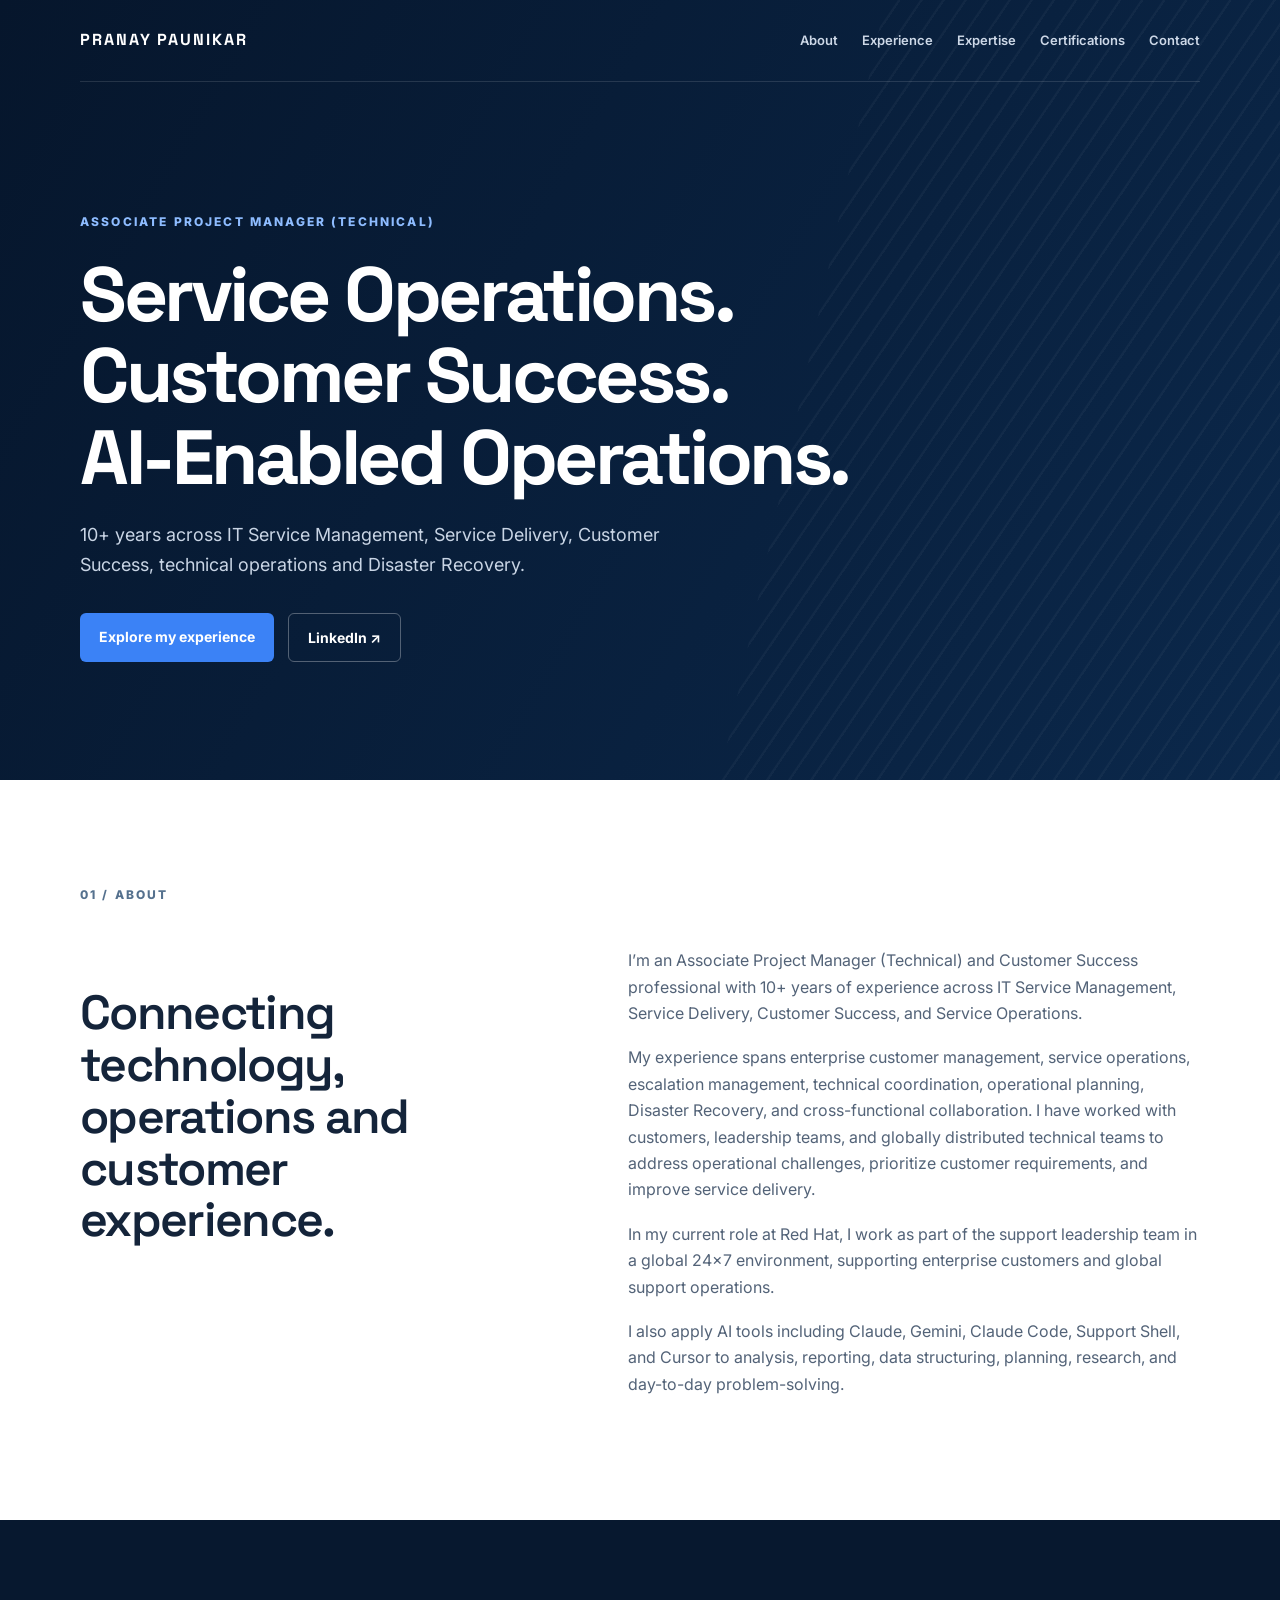
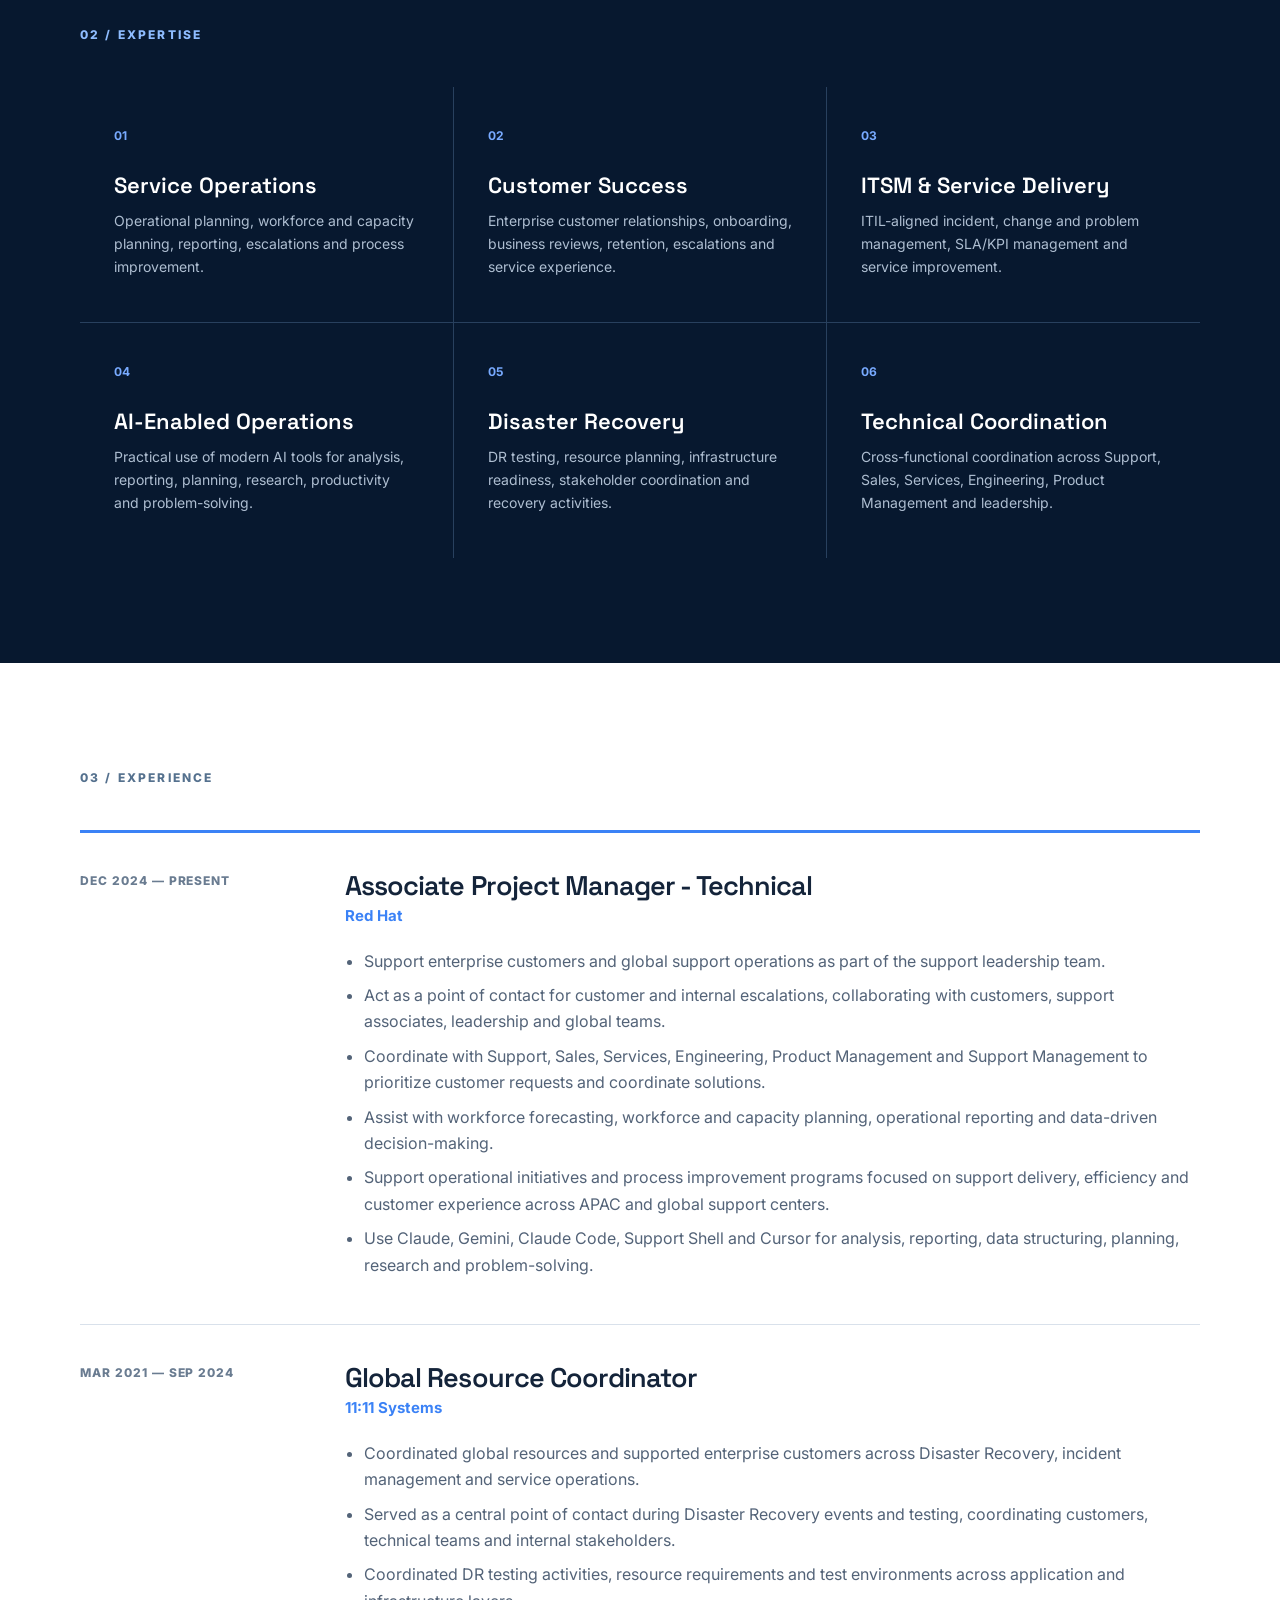
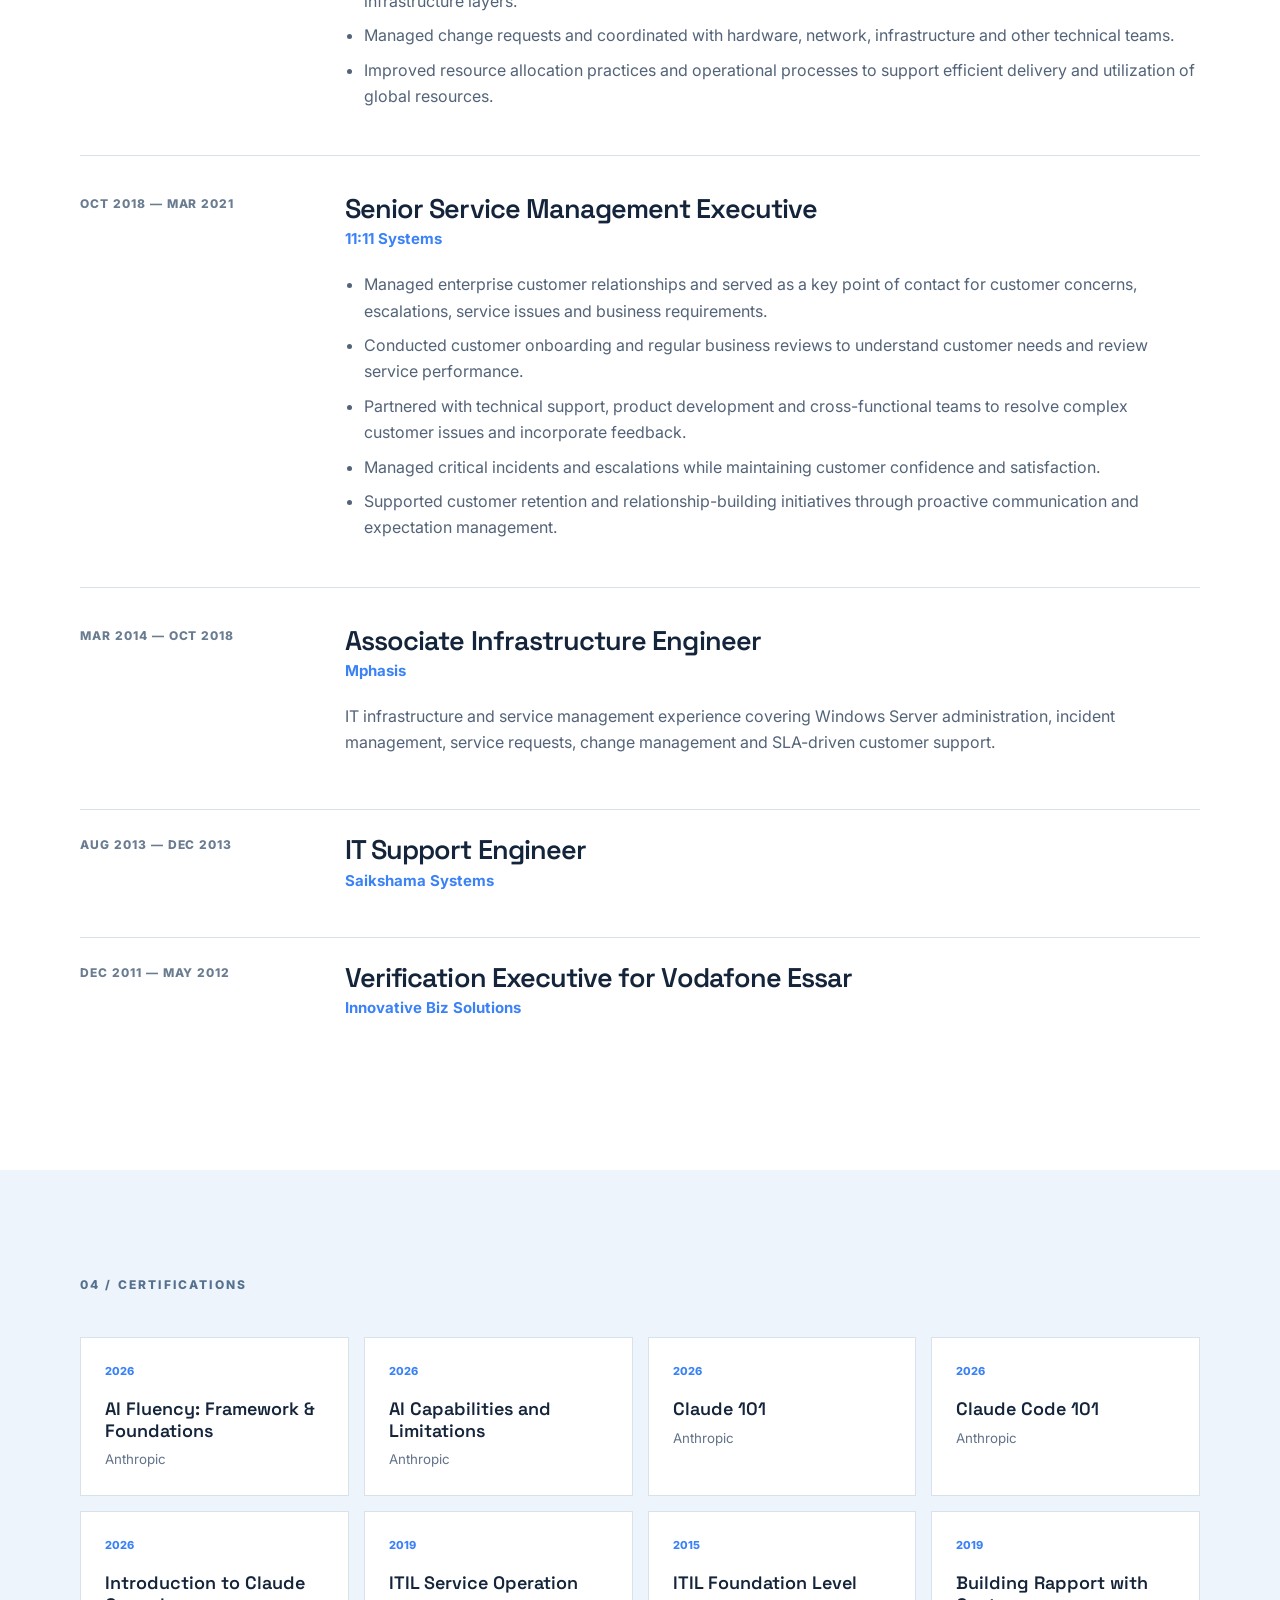
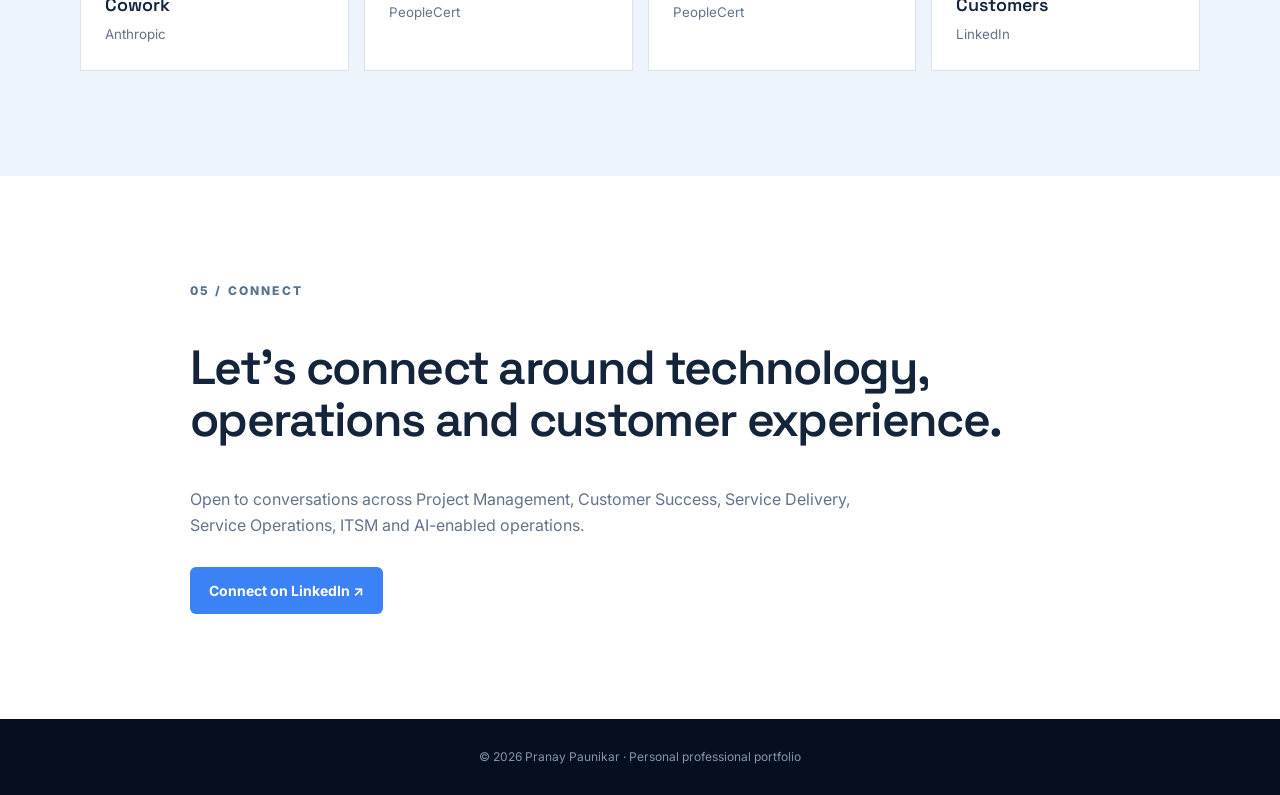
==== index.html @ 238042e6 "Add files via upload" ====
<!doctype html>
<html lang="en">
<head>
<meta charset="utf-8">
<meta name="viewport" content="width=device-width,initial-scale=1">
<meta name="description" content="Pranay Paunikar — Associate Project Manager (Technical), Service Operations, Customer Success, ITSM & Service Delivery, AI-Enabled Operations, Disaster Recovery.">
<title>Pranay Paunikar | Portfolio</title>
<link rel="stylesheet" href="style.css">
</head>
<body>
<header class="hero">
<nav class="nav wrap"><a class="brand" href="#">PRANAY PAUNIKAR</a><div class="links">
<a href="#about">About</a><a href="#experience">Experience</a><a href="#expertise">Expertise</a><a href="#certifications">Certifications</a><a href="#contact">Contact</a>
</div></nav>
<div class="hero-inner wrap">
<p class="eyebrow">ASSOCIATE PROJECT MANAGER (TECHNICAL)</p>
<h1>Service Operations.<br>Customer Success.<br>AI-Enabled Operations.</h1>
<p class="lead">10+ years across IT Service Management, Service Delivery, Customer Success, technical operations and Disaster Recovery.</p>
<div class="actions"><a class="btn primary" href="#experience">Explore my experience</a><a class="btn secondary" href="https://www.linkedin.com/in/pranay--paunikar/" target="_blank">LinkedIn ↗</a></div>
</div>
</header>

<section id="about" class="section wrap">
<div class="label">01 / ABOUT</div><div class="grid2">
<h2>Connecting technology, operations and customer experience.</h2>
<div class="copy">
<p>I’m an Associate Project Manager (Technical) and Customer Success professional with 10+ years of experience across IT Service Management, Service Delivery, Customer Success, and Service Operations.</p>
<p>My experience spans enterprise customer management, service operations, escalation management, technical coordination, operational planning, Disaster Recovery, and cross-functional collaboration. I have worked with customers, leadership teams, and globally distributed technical teams to address operational challenges, prioritize customer requirements, and improve service delivery.</p>
<p>In my current role at Red Hat, I work as part of the support leadership team in a global 24×7 environment, supporting enterprise customers and global support operations.</p>
<p>I also apply AI tools including Claude, Gemini, Claude Code, Support Shell, and Cursor to analysis, reporting, data structuring, planning, research, and day-to-day problem-solving.</p>
</div></div>
</section>

<section id="expertise" class="section dark"><div class="wrap"><div class="label">02 / EXPERTISE</div>
<div class="cards">
<article><b>01</b><h3>Service Operations</h3><p>Operational planning, workforce and capacity planning, reporting, escalations and process improvement.</p></article>
<article><b>02</b><h3>Customer Success</h3><p>Enterprise customer relationships, onboarding, business reviews, retention, escalations and service experience.</p></article>
<article><b>03</b><h3>ITSM & Service Delivery</h3><p>ITIL-aligned incident, change and problem management, SLA/KPI management and service improvement.</p></article>
<article><b>04</b><h3>AI-Enabled Operations</h3><p>Practical use of modern AI tools for analysis, reporting, planning, research, productivity and problem-solving.</p></article>
<article><b>05</b><h3>Disaster Recovery</h3><p>DR testing, resource planning, infrastructure readiness, stakeholder coordination and recovery activities.</p></article>
<article><b>06</b><h3>Technical Coordination</h3><p>Cross-functional coordination across Support, Sales, Services, Engineering, Product Management and leadership.</p></article>
</div></div></section>

<section id="experience" class="section wrap"><div class="label">03 / EXPERIENCE</div>
<div class="role current"><div class="date">DEC 2024 — PRESENT</div><div><h2>Associate Project Manager - Technical</h2><h4>Red Hat</h4>
<ul><li>Support enterprise customers and global support operations as part of the support leadership team.</li><li>Act as a point of contact for customer and internal escalations, collaborating with customers, support associates, leadership and global teams.</li><li>Coordinate with Support, Sales, Services, Engineering, Product Management and Support Management to prioritize customer requests and coordinate solutions.</li><li>Assist with workforce forecasting, workforce and capacity planning, operational reporting and data-driven decision-making.</li><li>Support operational initiatives and process improvement programs focused on support delivery, efficiency and customer experience across APAC and global support centers.</li><li>Use Claude, Gemini, Claude Code, Support Shell and Cursor for analysis, reporting, data structuring, planning, research and problem-solving.</li></ul></div></div>

<div class="role"><div class="date">MAR 2021 — SEP 2024</div><div><h2>Global Resource Coordinator</h2><h4>11:11 Systems</h4><ul><li>Coordinated global resources and supported enterprise customers across Disaster Recovery, incident management and service operations.</li><li>Served as a central point of contact during Disaster Recovery events and testing, coordinating customers, technical teams and internal stakeholders.</li><li>Coordinated DR testing activities, resource requirements and test environments across application and infrastructure layers.</li><li>Managed change requests and coordinated with hardware, network, infrastructure and other technical teams.</li><li>Improved resource allocation practices and operational processes to support efficient delivery and utilization of global resources.</li></ul></div></div>

<div class="role"><div class="date">OCT 2018 — MAR 2021</div><div><h2>Senior Service Management Executive</h2><h4>11:11 Systems</h4><ul><li>Managed enterprise customer relationships and served as a key point of contact for customer concerns, escalations, service issues and business requirements.</li><li>Conducted customer onboarding and regular business reviews to understand customer needs and review service performance.</li><li>Partnered with technical support, product development and cross-functional teams to resolve complex customer issues and incorporate feedback.</li><li>Managed critical incidents and escalations while maintaining customer confidence and satisfaction.</li><li>Supported customer retention and relationship-building initiatives through proactive communication and expectation management.</li></ul></div></div>

<div class="role"><div class="date">MAR 2014 — OCT 2018</div><div><h2>Associate Infrastructure Engineer</h2><h4>Mphasis</h4><p class="muted">IT infrastructure and service management experience covering Windows Server administration, incident management, service requests, change management and SLA-driven customer support.</p></div></div>
<div class="role compact"><div class="date">AUG 2013 — DEC 2013</div><div><h2>IT Support Engineer</h2><h4>Saikshama Systems</h4></div></div>
<div class="role compact"><div class="date">DEC 2011 — MAY 2012</div><div><h2>Verification Executive for Vodafone Essar</h2><h4>Innovative Biz Solutions</h4></div></div>
</section>

<section id="certifications" class="section pale"><div class="wrap"><div class="label">04 / CERTIFICATIONS</div><div class="certs">
<div><span>2026</span><strong>AI Fluency: Framework & Foundations</strong><small>Anthropic</small></div>
<div><span>2026</span><strong>AI Capabilities and Limitations</strong><small>Anthropic</small></div>
<div><span>2026</span><strong>Claude 101</strong><small>Anthropic</small></div>
<div><span>2026</span><strong>Claude Code 101</strong><small>Anthropic</small></div>
<div><span>2026</span><strong>Introduction to Claude Cowork</strong><small>Anthropic</small></div>
<div><span>2019</span><strong>ITIL Service Operation</strong><small>PeopleCert</small></div>
<div><span>2015</span><strong>ITIL Foundation Level</strong><small>PeopleCert</small></div>
<div><span>2019</span><strong>Building Rapport with Customers</strong><small>LinkedIn</small></div>
</div></div></section>

<section id="contact" class="section wrap contact"><div class="label">05 / CONNECT</div><h2>Let’s connect around technology, operations and customer experience.</h2><p>Open to conversations across Project Management, Customer Success, Service Delivery, Service Operations, ITSM and AI-enabled operations.</p><a class="btn primary" href="https://www.linkedin.com/in/pranay--paunikar/" target="_blank">Connect on LinkedIn ↗</a></section>
<footer>© 2026 Pranay Paunikar · Personal professional portfolio</footer>
</body></html>
---- style.css ----
@import url('https://fonts.googleapis.com/css2?family=Inter:wght@400;500;600;700;800&family=Space+Grotesk:wght@500;600;700&display=swap');
:root{--navy:#07182f;--blue:#3b82f6;--text:#14243a;--muted:#637389;--line:#d9e1eb;--pale:#eef4fb}
*{box-sizing:border-box}html{scroll-behavior:smooth}body{margin:0;color:var(--text);font-family:Inter,Arial,sans-serif;line-height:1.65}.wrap{width:min(1120px,calc(100% - 44px));margin:auto}
.hero{min-height:690px;background:linear-gradient(120deg,#06162c,#0b284b);color:#fff;position:relative;overflow:hidden}.hero:after{content:"";position:absolute;right:-10%;top:-20%;width:48%;height:150%;background:repeating-linear-gradient(115deg,transparent 0 17px,rgba(255,255,255,.035) 18px 20px);transform:skewX(-12deg)}
.nav{height:82px;display:flex;align-items:center;justify-content:space-between;border-bottom:1px solid rgba(255,255,255,.12);position:relative;z-index:2}.brand{font-family:"Space Grotesk";font-weight:700;letter-spacing:.12em;color:#fff;text-decoration:none}.links{display:flex;gap:24px}.links a{color:#cdd8e7;text-decoration:none;font-size:13px;font-weight:600}
.hero-inner{padding:118px 0;position:relative;z-index:2}.eyebrow,.label{font-size:12px;font-weight:800;letter-spacing:.18em}.eyebrow{color:#8ebcff}.hero h1{font:700 clamp(45px,6vw,78px)/1.06 "Space Grotesk";letter-spacing:-.045em;margin:22px 0;max-width:820px}.lead{font-size:18px;color:#c9d5e5;max-width:650px}.actions{display:flex;gap:14px;margin-top:34px}.btn{display:inline-block;padding:12px 19px;border-radius:6px;text-decoration:none;font-size:14px;font-weight:700}.primary{background:var(--blue);color:#fff}.secondary{border:1px solid rgba(255,255,255,.3);color:#fff}
.section{padding:105px 0}.label{color:#55718e;margin-bottom:42px}.grid2{display:grid;grid-template-columns:1fr 1.25fr;gap:90px}.section h2{font:600 clamp(32px,4vw,48px)/1.08 "Space Grotesk";letter-spacing:-.035em}.copy{color:#536378}.copy p{margin:0 0 18px}
.dark{background:var(--navy);color:#fff}.dark .label{color:#8ebcff}.cards{display:grid;grid-template-columns:repeat(3,1fr);gap:1px;background:#28405e}.cards article{background:var(--navy);padding:34px;min-height:235px}.cards b{color:#78aaff;font-size:12px}.cards h3{font:600 22px "Space Grotesk";margin:24px 0 10px}.cards p{color:#aebed1;font-size:14px;margin:0}
.role{display:grid;grid-template-columns:210px 1fr;gap:55px;padding:38px 0;border-top:1px solid var(--line)}.role.current{border-top:3px solid var(--blue)}.date{font-size:12px;font-weight:800;letter-spacing:.08em;color:#6a7c91}.role h2{font-size:27px;margin:0 0 4px}.role h4{margin:0 0 19px;color:var(--blue);font-size:15px}.role ul{padding-left:19px;margin:0;color:#536378}.role li{margin:8px 0}.muted{color:#536378}.compact{padding:25px 0}
.pale{background:var(--pale)}.certs{display:grid;grid-template-columns:repeat(4,1fr);gap:15px}.certs>div{background:#fff;border:1px solid var(--line);padding:24px;min-height:150px;display:flex;flex-direction:column}.certs span{font-size:11px;color:var(--blue);font-weight:800}.certs strong{font:600 18px/1.2 "Space Grotesk";margin:18px 0 8px}.certs small{color:var(--muted)}.contact{max-width:900px}.contact p{max-width:680px;color:var(--muted);margin-bottom:28px}footer{background:#050f1f;color:#8495ab;padding:28px 0;text-align:center;font-size:12px}
@media(max-width:800px){.links{display:none}.grid2,.role{grid-template-columns:1fr;gap:25px}.cards{grid-template-columns:1fr}.certs{grid-template-columns:repeat(2,1fr)}.hero-inner{padding-top:90px}}
@media(max-width:500px){.wrap{width:calc(100% - 30px)}.section{padding:75px 0}.certs{grid-template-columns:1fr}.actions{flex-direction:column;align-items:flex-start}}
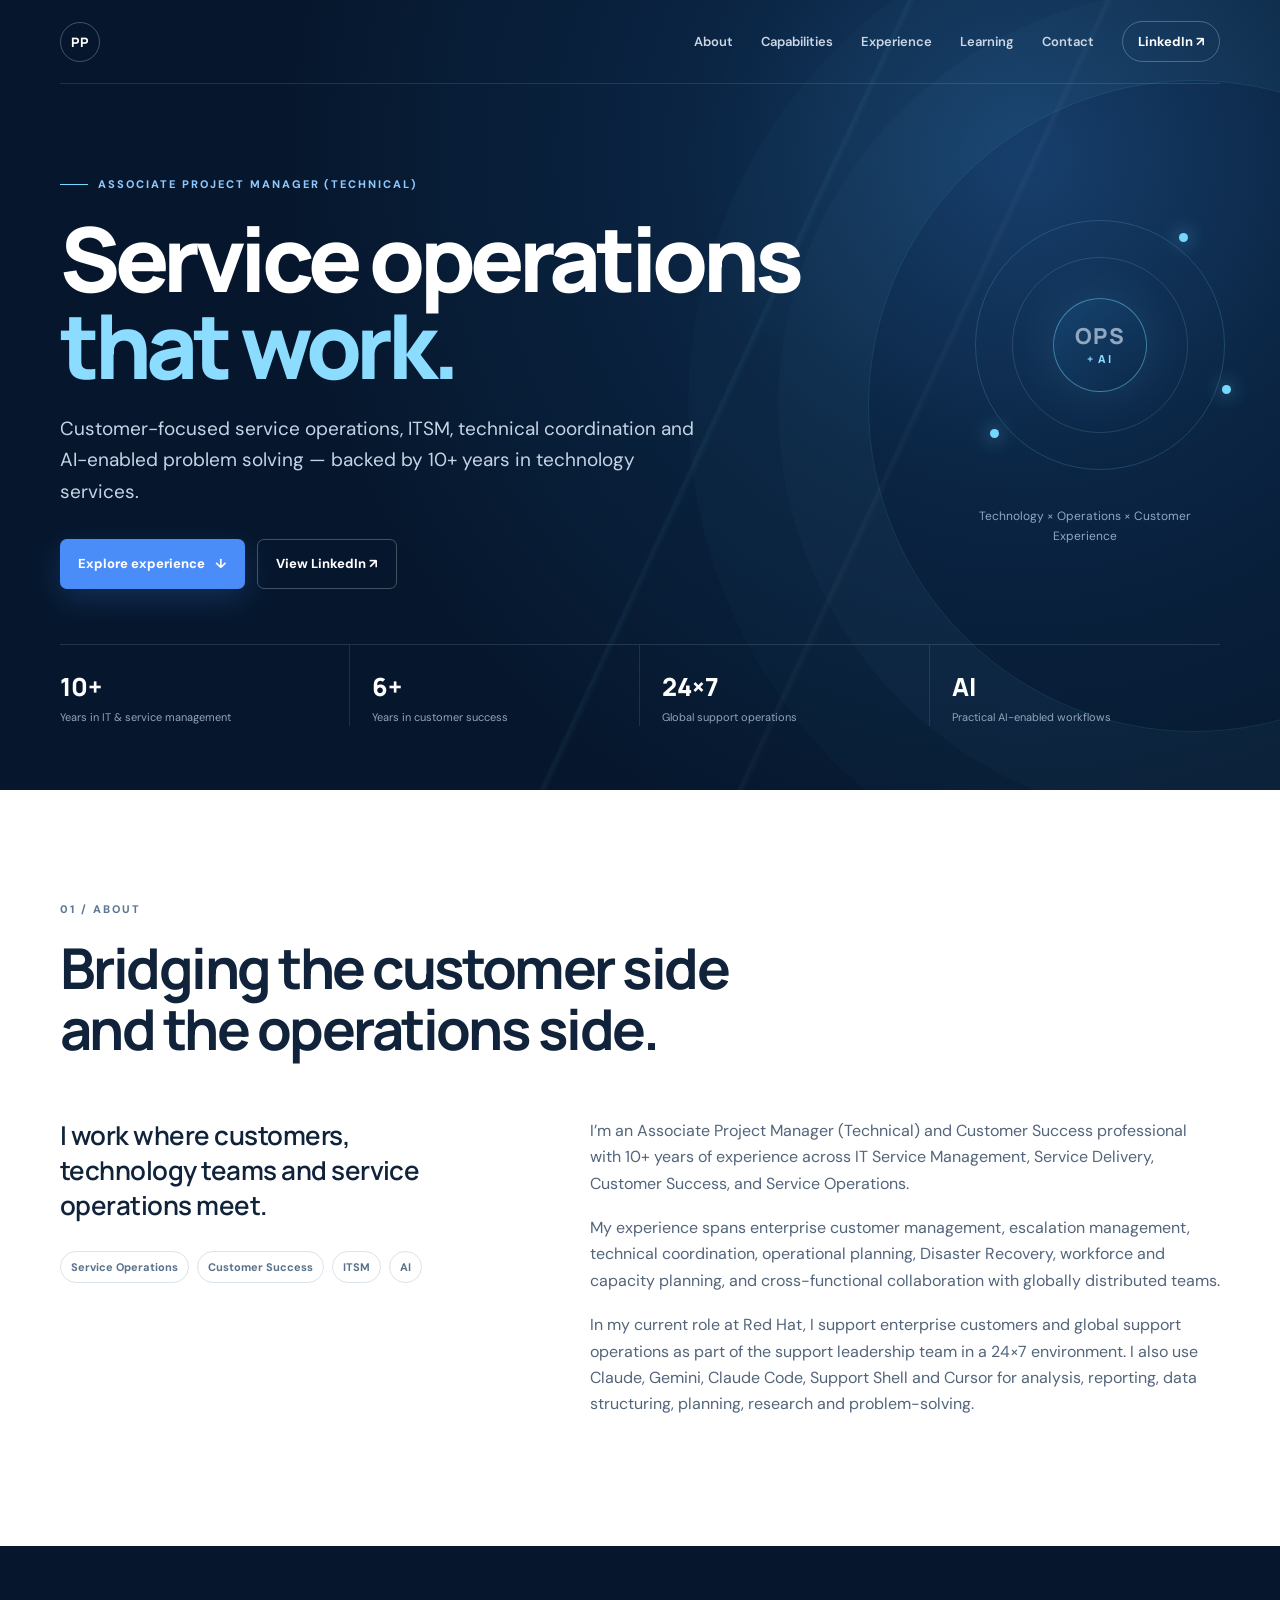
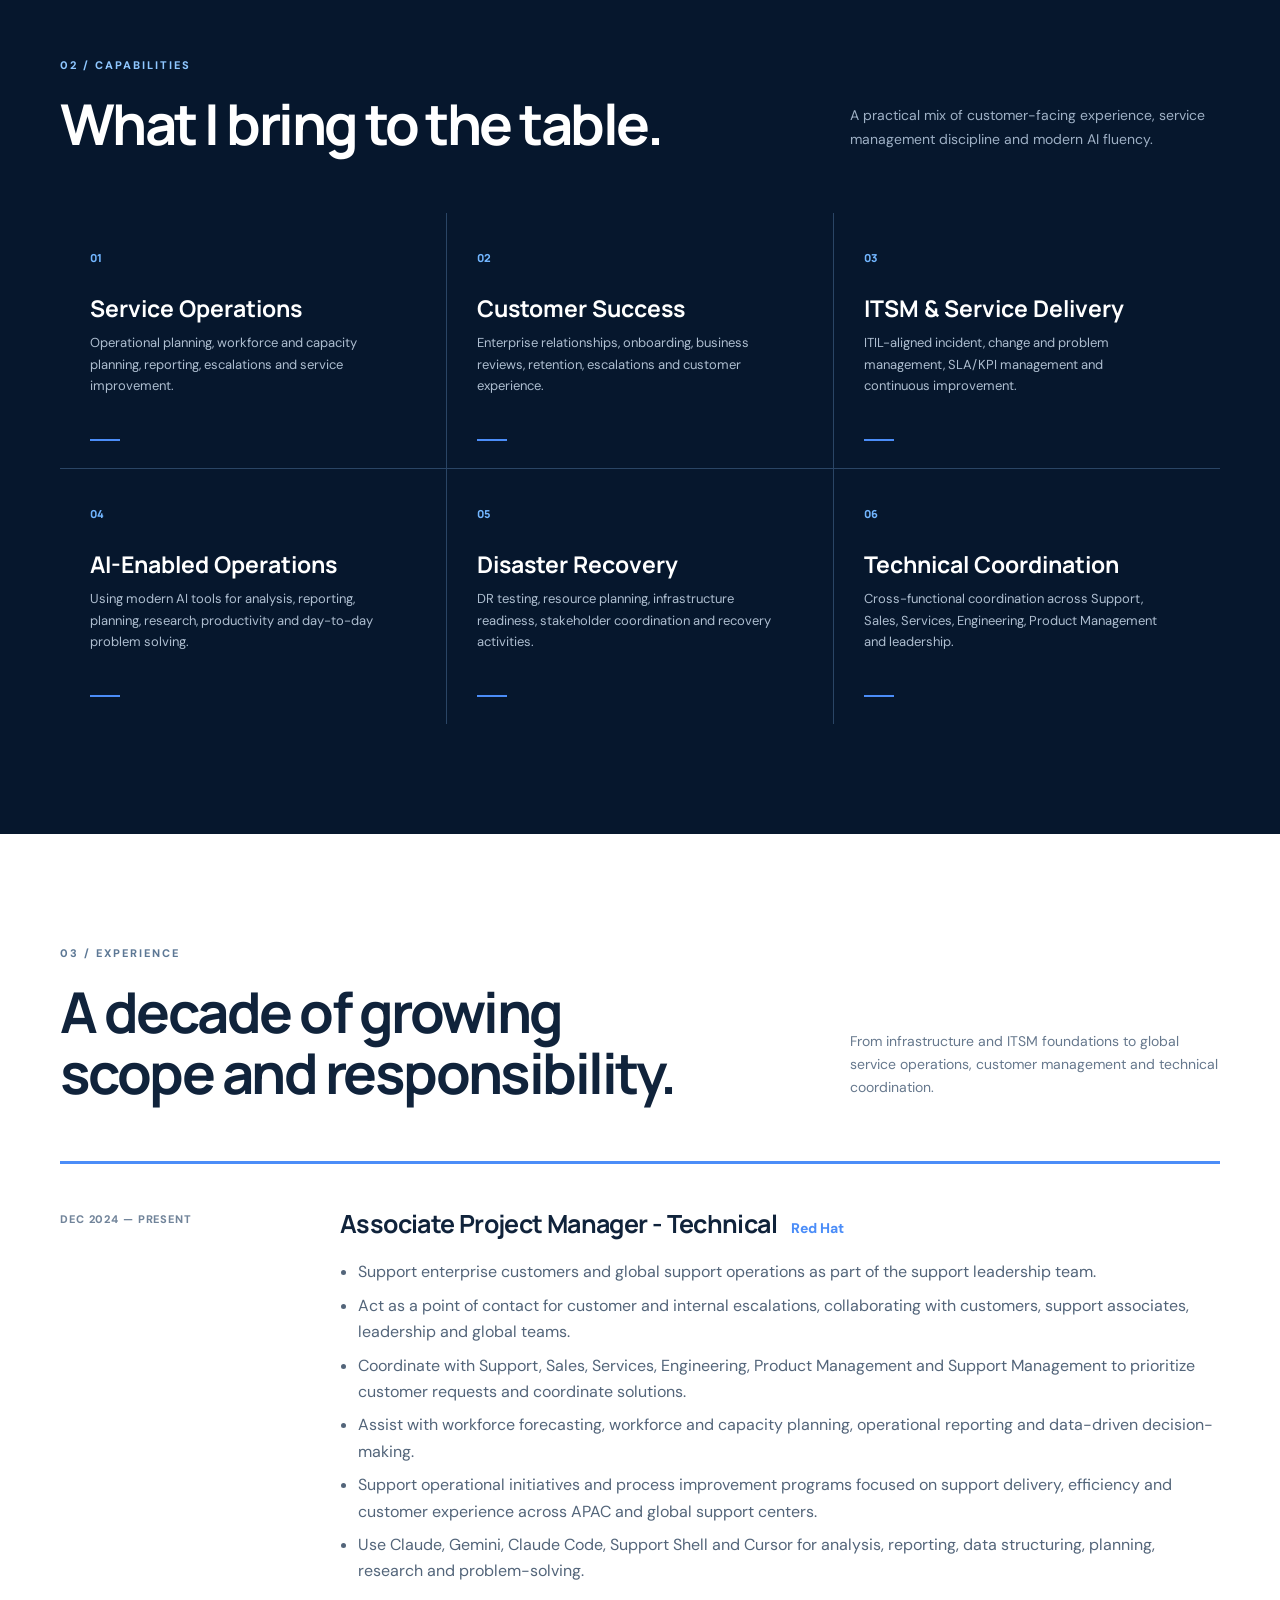
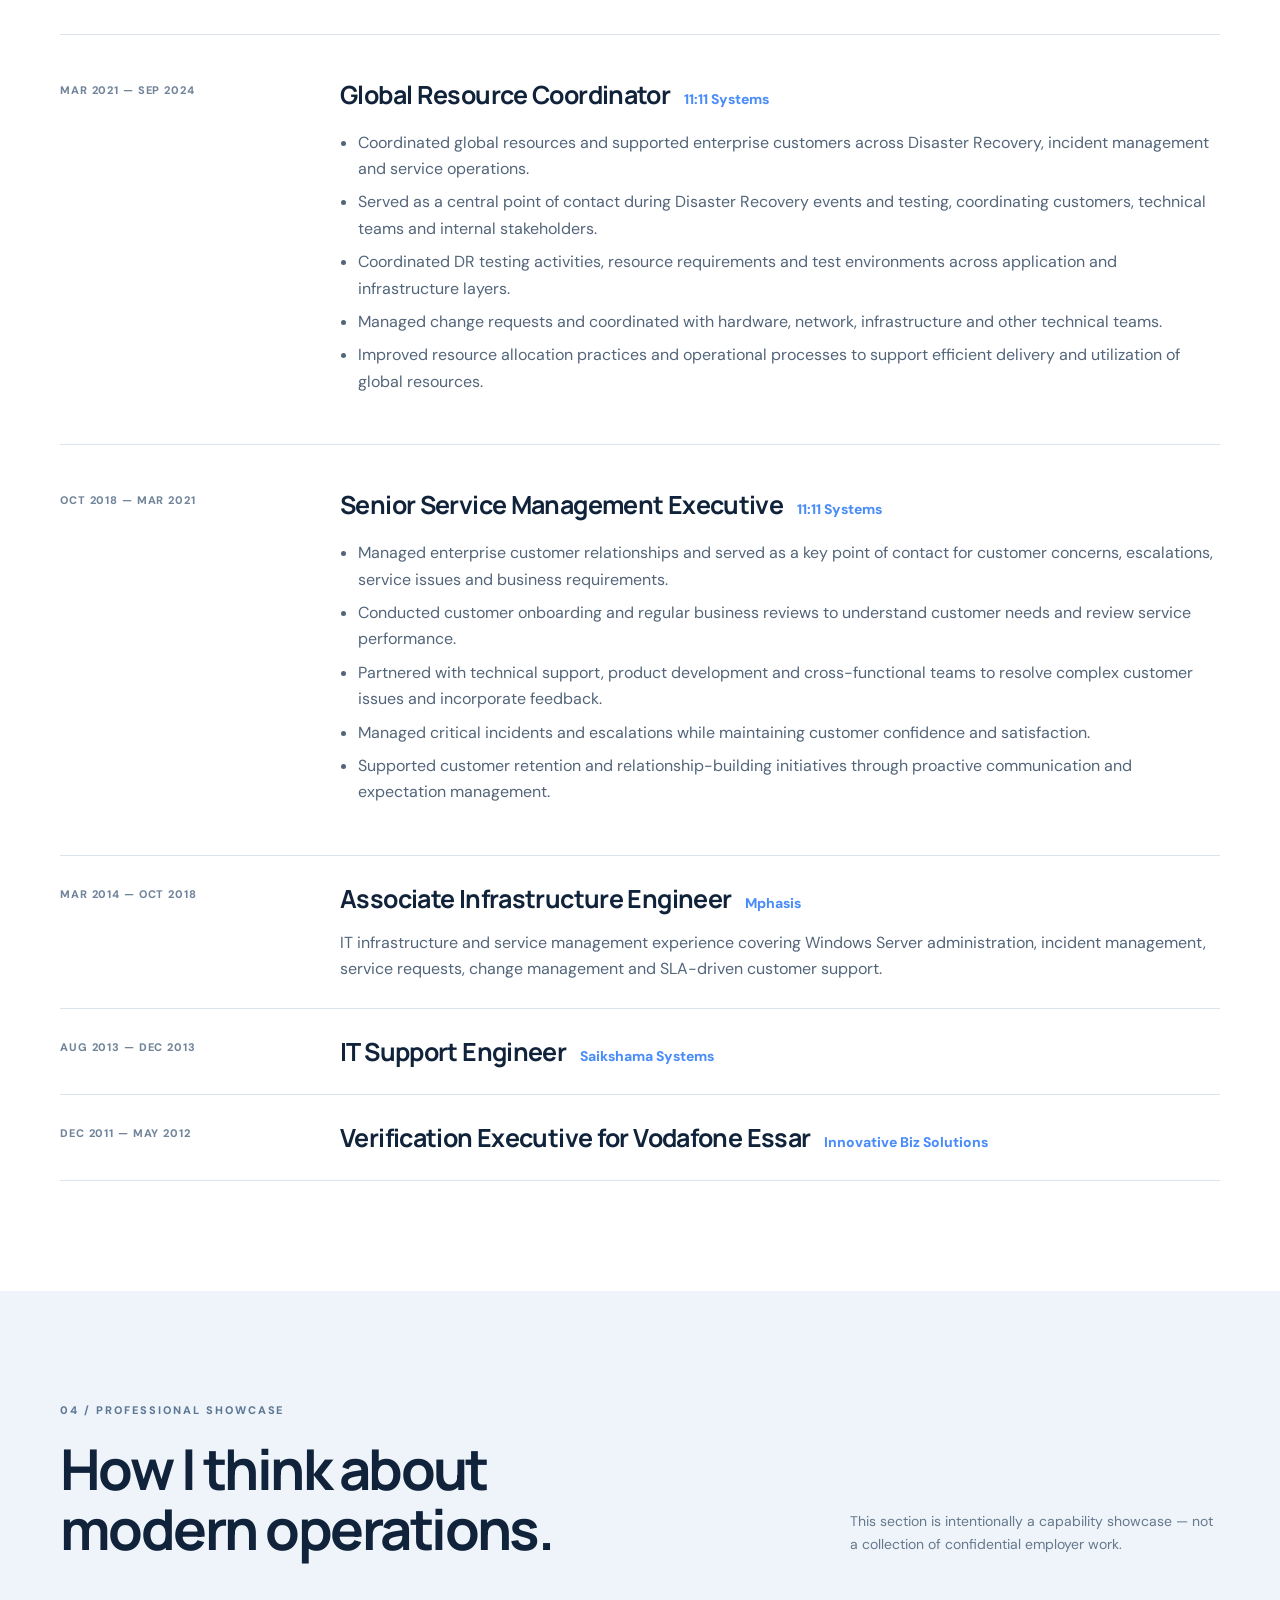
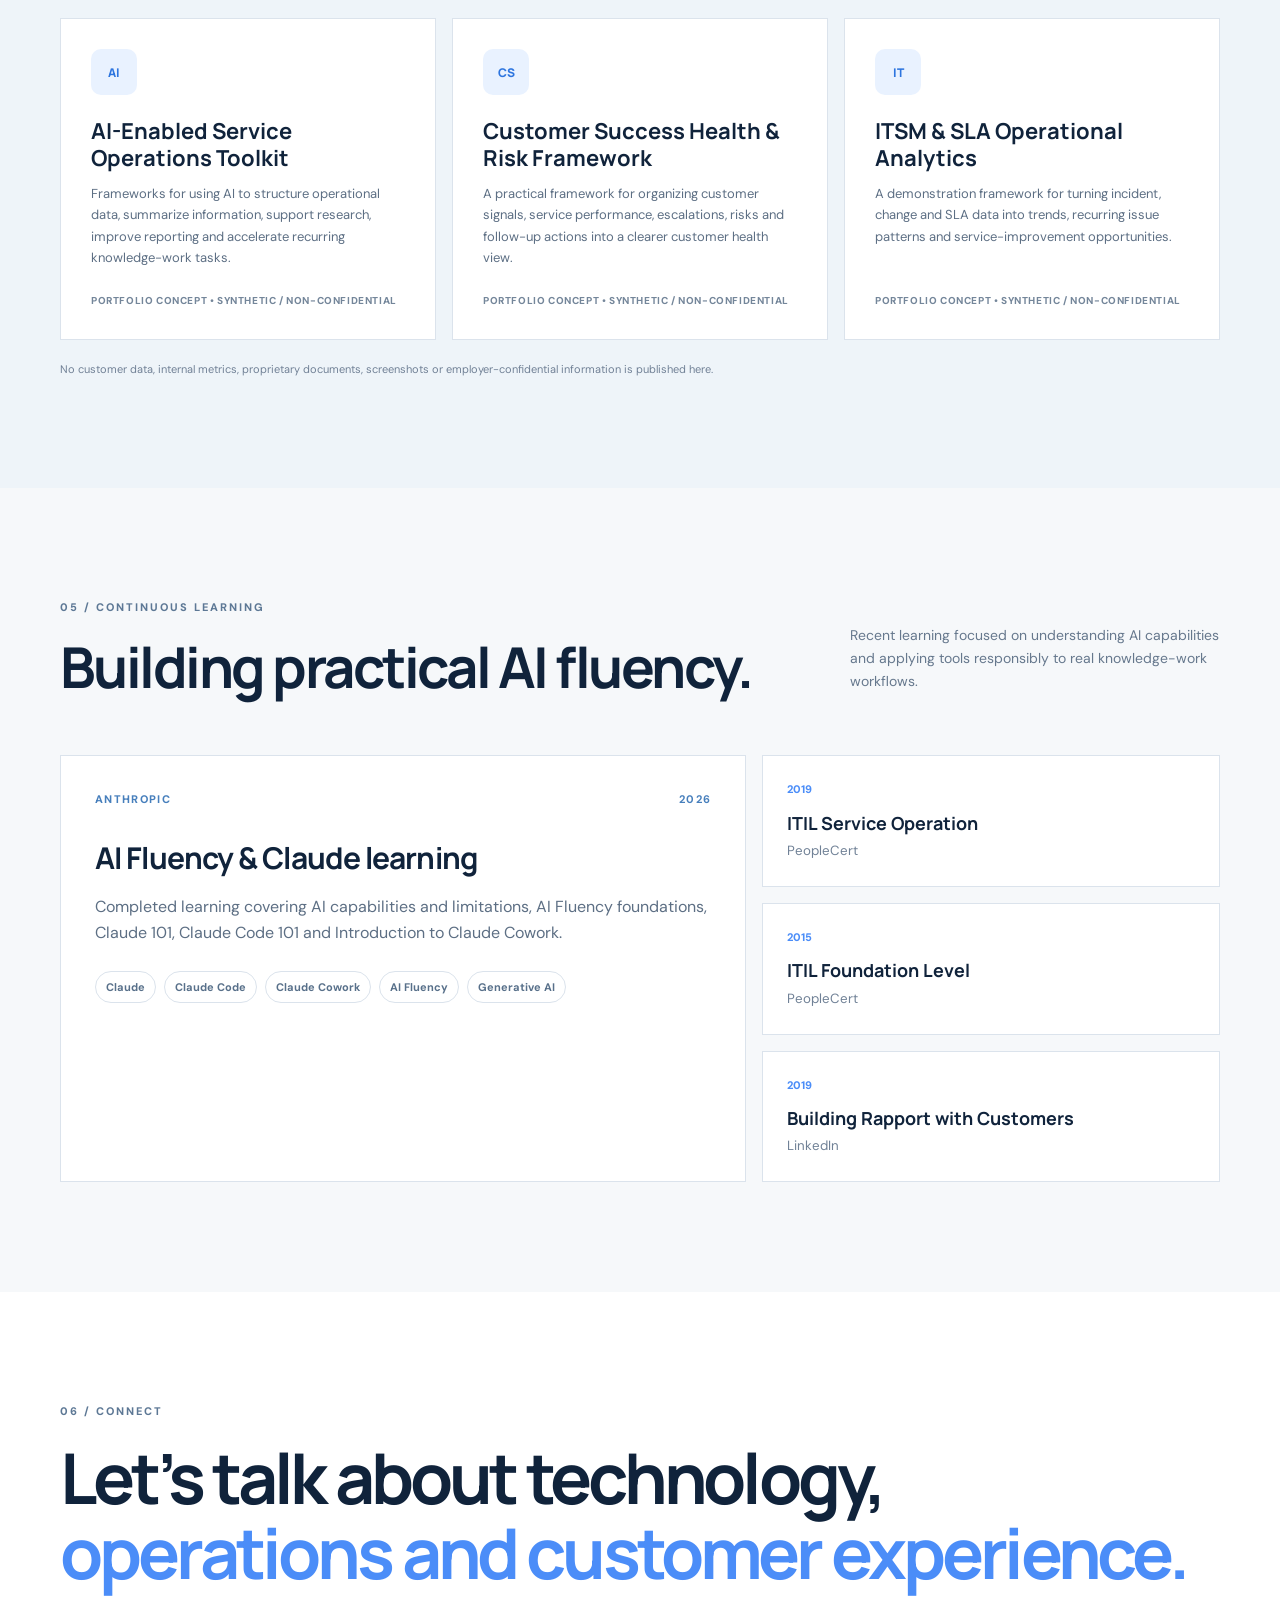
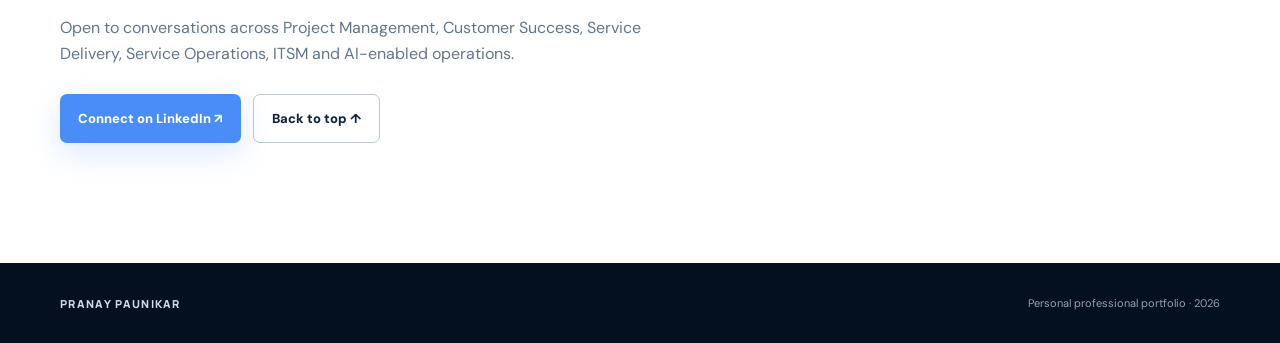
==== commit 2294d598: "Add files via upload" ====
--- a/index.html
+++ b/index.html
@@ -1,70 +1,222 @@
 <!doctype html>
 <html lang="en">
 <head>
-<meta charset="utf-8">
-<meta name="viewport" content="width=device-width,initial-scale=1">
-<meta name="description" content="Pranay Paunikar — Associate Project Manager (Technical), Service Operations, Customer Success, ITSM & Service Delivery, AI-Enabled Operations, Disaster Recovery.">
-<title>Pranay Paunikar | Portfolio</title>
-<link rel="stylesheet" href="style.css">
+  <meta charset="utf-8">
+  <meta name="viewport" content="width=device-width,initial-scale=1">
+  <meta name="description" content="Pranay Paunikar — Associate Project Manager (Technical), Service Operations, Customer Success, ITSM & Service Delivery, AI-Enabled Operations, Disaster Recovery.">
+  <meta name="theme-color" content="#07182f">
+  <title>Pranay Paunikar | Service Operations • Customer Success • AI</title>
+  <link rel="preconnect" href="https://fonts.googleapis.com">
+  <link rel="preconnect" href="https://fonts.gstatic.com" crossorigin>
+  <link href="https://fonts.googleapis.com/css2?family=DM+Sans:wght@400;500;600;700&family=Manrope:wght@600;700;800&display=swap" rel="stylesheet">
+  <link rel="stylesheet" href="style.css">
 </head>
 <body>
 <header class="hero">
-<nav class="nav wrap"><a class="brand" href="#">PRANAY PAUNIKAR</a><div class="links">
-<a href="#about">About</a><a href="#experience">Experience</a><a href="#expertise">Expertise</a><a href="#certifications">Certifications</a><a href="#contact">Contact</a>
-</div></nav>
-<div class="hero-inner wrap">
-<p class="eyebrow">ASSOCIATE PROJECT MANAGER (TECHNICAL)</p>
-<h1>Service Operations.<br>Customer Success.<br>AI-Enabled Operations.</h1>
-<p class="lead">10+ years across IT Service Management, Service Delivery, Customer Success, technical operations and Disaster Recovery.</p>
-<div class="actions"><a class="btn primary" href="#experience">Explore my experience</a><a class="btn secondary" href="https://www.linkedin.com/in/pranay--paunikar/" target="_blank">LinkedIn ↗</a></div>
-</div>
+  <nav class="nav wrap">
+    <a class="brand" href="#top" aria-label="Pranay Paunikar home">PP</a>
+    <div class="nav-links">
+      <a href="#about">About</a>
+      <a href="#capabilities">Capabilities</a>
+      <a href="#experience">Experience</a>
+      <a href="#learning">Learning</a>
+      <a href="#contact">Contact</a>
+    </div>
+    <a class="nav-cta" href="https://www.linkedin.com/in/pranay--paunikar/" target="_blank" rel="noopener">LinkedIn ↗</a>
+  </nav>
+
+  <div id="top" class="hero-inner wrap">
+    <div class="hero-copy">
+      <p class="eyebrow"><span></span> ASSOCIATE PROJECT MANAGER (TECHNICAL)</p>
+      <h1>Service operations<br><em>that work.</em></h1>
+      <p class="hero-lead">Customer-focused service operations, ITSM, technical coordination and AI-enabled problem solving — backed by 10+ years in technology services.</p>
+      <div class="hero-actions">
+        <a class="btn btn-primary" href="#experience">Explore experience <span>↓</span></a>
+        <a class="btn btn-ghost" href="https://www.linkedin.com/in/pranay--paunikar/" target="_blank" rel="noopener">View LinkedIn ↗</a>
+      </div>
+    </div>
+    <div class="hero-side">
+      <div class="orbit">
+        <div class="orbit-ring ring-a"></div>
+        <div class="orbit-ring ring-b"></div>
+        <div class="orbit-core">OPS<br><small>+ AI</small></div>
+        <div class="orbit-dot dot-a"></div>
+        <div class="orbit-dot dot-b"></div>
+        <div class="orbit-dot dot-c"></div>
+      </div>
+      <p>Technology × Operations × Customer Experience</p>
+    </div>
+  </div>
+
+  <div class="hero-bottom wrap">
+    <div><strong>10+</strong><span>Years in IT & service management</span></div>
+    <div><strong>6+</strong><span>Years in customer success</span></div>
+    <div><strong>24×7</strong><span>Global support operations</span></div>
+    <div><strong>AI</strong><span>Practical AI-enabled workflows</span></div>
+  </div>
 </header>
 
+<main>
 <section id="about" class="section wrap">
-<div class="label">01 / ABOUT</div><div class="grid2">
-<h2>Connecting technology, operations and customer experience.</h2>
-<div class="copy">
-<p>I’m an Associate Project Manager (Technical) and Customer Success professional with 10+ years of experience across IT Service Management, Service Delivery, Customer Success, and Service Operations.</p>
-<p>My experience spans enterprise customer management, service operations, escalation management, technical coordination, operational planning, Disaster Recovery, and cross-functional collaboration. I have worked with customers, leadership teams, and globally distributed technical teams to address operational challenges, prioritize customer requirements, and improve service delivery.</p>
-<p>In my current role at Red Hat, I work as part of the support leadership team in a global 24×7 environment, supporting enterprise customers and global support operations.</p>
-<p>I also apply AI tools including Claude, Gemini, Claude Code, Support Shell, and Cursor to analysis, reporting, data structuring, planning, research, and day-to-day problem-solving.</p>
-</div></div>
-</section>
-
-<section id="expertise" class="section dark"><div class="wrap"><div class="label">02 / EXPERTISE</div>
-<div class="cards">
-<article><b>01</b><h3>Service Operations</h3><p>Operational planning, workforce and capacity planning, reporting, escalations and process improvement.</p></article>
-<article><b>02</b><h3>Customer Success</h3><p>Enterprise customer relationships, onboarding, business reviews, retention, escalations and service experience.</p></article>
-<article><b>03</b><h3>ITSM & Service Delivery</h3><p>ITIL-aligned incident, change and problem management, SLA/KPI management and service improvement.</p></article>
-<article><b>04</b><h3>AI-Enabled Operations</h3><p>Practical use of modern AI tools for analysis, reporting, planning, research, productivity and problem-solving.</p></article>
-<article><b>05</b><h3>Disaster Recovery</h3><p>DR testing, resource planning, infrastructure readiness, stakeholder coordination and recovery activities.</p></article>
-<article><b>06</b><h3>Technical Coordination</h3><p>Cross-functional coordination across Support, Sales, Services, Engineering, Product Management and leadership.</p></article>
-</div></div></section>
-
-<section id="experience" class="section wrap"><div class="label">03 / EXPERIENCE</div>
-<div class="role current"><div class="date">DEC 2024 — PRESENT</div><div><h2>Associate Project Manager - Technical</h2><h4>Red Hat</h4>
-<ul><li>Support enterprise customers and global support operations as part of the support leadership team.</li><li>Act as a point of contact for customer and internal escalations, collaborating with customers, support associates, leadership and global teams.</li><li>Coordinate with Support, Sales, Services, Engineering, Product Management and Support Management to prioritize customer requests and coordinate solutions.</li><li>Assist with workforce forecasting, workforce and capacity planning, operational reporting and data-driven decision-making.</li><li>Support operational initiatives and process improvement programs focused on support delivery, efficiency and customer experience across APAC and global support centers.</li><li>Use Claude, Gemini, Claude Code, Support Shell and Cursor for analysis, reporting, data structuring, planning, research and problem-solving.</li></ul></div></div>
-
-<div class="role"><div class="date">MAR 2021 — SEP 2024</div><div><h2>Global Resource Coordinator</h2><h4>11:11 Systems</h4><ul><li>Coordinated global resources and supported enterprise customers across Disaster Recovery, incident management and service operations.</li><li>Served as a central point of contact during Disaster Recovery events and testing, coordinating customers, technical teams and internal stakeholders.</li><li>Coordinated DR testing activities, resource requirements and test environments across application and infrastructure layers.</li><li>Managed change requests and coordinated with hardware, network, infrastructure and other technical teams.</li><li>Improved resource allocation practices and operational processes to support efficient delivery and utilization of global resources.</li></ul></div></div>
-
-<div class="role"><div class="date">OCT 2018 — MAR 2021</div><div><h2>Senior Service Management Executive</h2><h4>11:11 Systems</h4><ul><li>Managed enterprise customer relationships and served as a key point of contact for customer concerns, escalations, service issues and business requirements.</li><li>Conducted customer onboarding and regular business reviews to understand customer needs and review service performance.</li><li>Partnered with technical support, product development and cross-functional teams to resolve complex customer issues and incorporate feedback.</li><li>Managed critical incidents and escalations while maintaining customer confidence and satisfaction.</li><li>Supported customer retention and relationship-building initiatives through proactive communication and expectation management.</li></ul></div></div>
-
-<div class="role"><div class="date">MAR 2014 — OCT 2018</div><div><h2>Associate Infrastructure Engineer</h2><h4>Mphasis</h4><p class="muted">IT infrastructure and service management experience covering Windows Server administration, incident management, service requests, change management and SLA-driven customer support.</p></div></div>
-<div class="role compact"><div class="date">AUG 2013 — DEC 2013</div><div><h2>IT Support Engineer</h2><h4>Saikshama Systems</h4></div></div>
-<div class="role compact"><div class="date">DEC 2011 — MAY 2012</div><div><h2>Verification Executive for Vodafone Essar</h2><h4>Innovative Biz Solutions</h4></div></div>
-</section>
-
-<section id="certifications" class="section pale"><div class="wrap"><div class="label">04 / CERTIFICATIONS</div><div class="certs">
-<div><span>2026</span><strong>AI Fluency: Framework & Foundations</strong><small>Anthropic</small></div>
-<div><span>2026</span><strong>AI Capabilities and Limitations</strong><small>Anthropic</small></div>
-<div><span>2026</span><strong>Claude 101</strong><small>Anthropic</small></div>
-<div><span>2026</span><strong>Claude Code 101</strong><small>Anthropic</small></div>
-<div><span>2026</span><strong>Introduction to Claude Cowork</strong><small>Anthropic</small></div>
-<div><span>2019</span><strong>ITIL Service Operation</strong><small>PeopleCert</small></div>
-<div><span>2015</span><strong>ITIL Foundation Level</strong><small>PeopleCert</small></div>
-<div><span>2019</span><strong>Building Rapport with Customers</strong><small>LinkedIn</small></div>
-</div></div></section>
-
-<section id="contact" class="section wrap contact"><div class="label">05 / CONNECT</div><h2>Let’s connect around technology, operations and customer experience.</h2><p>Open to conversations across Project Management, Customer Success, Service Delivery, Service Operations, ITSM and AI-enabled operations.</p><a class="btn primary" href="https://www.linkedin.com/in/pranay--paunikar/" target="_blank">Connect on LinkedIn ↗</a></section>
-<footer>© 2026 Pranay Paunikar · Personal professional portfolio</footer>
-</body></html>+  <div class="section-head">
+    <p class="kicker">01 / ABOUT</p>
+    <h2>Bridging the customer side<br>and the operations side.</h2>
+  </div>
+  <div class="about-grid">
+    <div class="about-intro">
+      <p class="big">I work where customers, technology teams and service operations meet.</p>
+      <div class="tag-row">
+        <span>Service Operations</span><span>Customer Success</span><span>ITSM</span><span>AI</span>
+      </div>
+    </div>
+    <div class="about-copy">
+      <p>I’m an Associate Project Manager (Technical) and Customer Success professional with 10+ years of experience across IT Service Management, Service Delivery, Customer Success, and Service Operations.</p>
+      <p>My experience spans enterprise customer management, escalation management, technical coordination, operational planning, Disaster Recovery, workforce and capacity planning, and cross-functional collaboration with globally distributed teams.</p>
+      <p>In my current role at Red Hat, I support enterprise customers and global support operations as part of the support leadership team in a 24×7 environment. I also use Claude, Gemini, Claude Code, Support Shell and Cursor for analysis, reporting, data structuring, planning, research and problem-solving.</p>
+    </div>
+  </div>
+</section>
+
+<section id="capabilities" class="section dark">
+  <div class="wrap">
+    <div class="section-head split">
+      <div><p class="kicker light">02 / CAPABILITIES</p><h2>What I bring to the table.</h2></div>
+      <p class="section-note">A practical mix of customer-facing experience, service management discipline and modern AI fluency.</p>
+    </div>
+    <div class="cap-grid">
+      <article class="cap-card"><span>01</span><h3>Service Operations</h3><p>Operational planning, workforce and capacity planning, reporting, escalations and service improvement.</p><div class="line"></div></article>
+      <article class="cap-card"><span>02</span><h3>Customer Success</h3><p>Enterprise relationships, onboarding, business reviews, retention, escalations and customer experience.</p><div class="line"></div></article>
+      <article class="cap-card"><span>03</span><h3>ITSM & Service Delivery</h3><p>ITIL-aligned incident, change and problem management, SLA/KPI management and continuous improvement.</p><div class="line"></div></article>
+      <article class="cap-card"><span>04</span><h3>AI-Enabled Operations</h3><p>Using modern AI tools for analysis, reporting, planning, research, productivity and day-to-day problem solving.</p><div class="line"></div></article>
+      <article class="cap-card"><span>05</span><h3>Disaster Recovery</h3><p>DR testing, resource planning, infrastructure readiness, stakeholder coordination and recovery activities.</p><div class="line"></div></article>
+      <article class="cap-card"><span>06</span><h3>Technical Coordination</h3><p>Cross-functional coordination across Support, Sales, Services, Engineering, Product Management and leadership.</p><div class="line"></div></article>
+    </div>
+  </div>
+</section>
+
+<section id="experience" class="section wrap">
+  <div class="section-head split">
+    <div><p class="kicker">03 / EXPERIENCE</p><h2>A decade of growing<br>scope and responsibility.</h2></div>
+    <p class="section-note dark-note">From infrastructure and ITSM foundations to global service operations, customer management and technical coordination.</p>
+  </div>
+
+  <div class="timeline">
+    <article class="timeline-item current">
+      <div class="timeline-date">DEC 2024 — PRESENT</div>
+      <div class="timeline-body">
+        <div class="company-row"><h3>Associate Project Manager - Technical</h3><span>Red Hat</span></div>
+        <ul>
+          <li>Support enterprise customers and global support operations as part of the support leadership team.</li>
+          <li>Act as a point of contact for customer and internal escalations, collaborating with customers, support associates, leadership and global teams.</li>
+          <li>Coordinate with Support, Sales, Services, Engineering, Product Management and Support Management to prioritize customer requests and coordinate solutions.</li>
+          <li>Assist with workforce forecasting, workforce and capacity planning, operational reporting and data-driven decision-making.</li>
+          <li>Support operational initiatives and process improvement programs focused on support delivery, efficiency and customer experience across APAC and global support centers.</li>
+          <li>Use Claude, Gemini, Claude Code, Support Shell and Cursor for analysis, reporting, data structuring, planning, research and problem-solving.</li>
+        </ul>
+      </div>
+    </article>
+
+    <article class="timeline-item">
+      <div class="timeline-date">MAR 2021 — SEP 2024</div>
+      <div class="timeline-body">
+        <div class="company-row"><h3>Global Resource Coordinator</h3><span>11:11 Systems</span></div>
+        <ul>
+          <li>Coordinated global resources and supported enterprise customers across Disaster Recovery, incident management and service operations.</li>
+          <li>Served as a central point of contact during Disaster Recovery events and testing, coordinating customers, technical teams and internal stakeholders.</li>
+          <li>Coordinated DR testing activities, resource requirements and test environments across application and infrastructure layers.</li>
+          <li>Managed change requests and coordinated with hardware, network, infrastructure and other technical teams.</li>
+          <li>Improved resource allocation practices and operational processes to support efficient delivery and utilization of global resources.</li>
+        </ul>
+      </div>
+    </article>
+
+    <article class="timeline-item">
+      <div class="timeline-date">OCT 2018 — MAR 2021</div>
+      <div class="timeline-body">
+        <div class="company-row"><h3>Senior Service Management Executive</h3><span>11:11 Systems</span></div>
+        <ul>
+          <li>Managed enterprise customer relationships and served as a key point of contact for customer concerns, escalations, service issues and business requirements.</li>
+          <li>Conducted customer onboarding and regular business reviews to understand customer needs and review service performance.</li>
+          <li>Partnered with technical support, product development and cross-functional teams to resolve complex customer issues and incorporate feedback.</li>
+          <li>Managed critical incidents and escalations while maintaining customer confidence and satisfaction.</li>
+          <li>Supported customer retention and relationship-building initiatives through proactive communication and expectation management.</li>
+        </ul>
+      </div>
+    </article>
+
+    <article class="timeline-item compact">
+      <div class="timeline-date">MAR 2014 — OCT 2018</div>
+      <div class="timeline-body">
+        <div class="company-row"><h3>Associate Infrastructure Engineer</h3><span>Mphasis</span></div>
+        <p>IT infrastructure and service management experience covering Windows Server administration, incident management, service requests, change management and SLA-driven customer support.</p>
+      </div>
+    </article>
+
+    <article class="timeline-item compact">
+      <div class="timeline-date">AUG 2013 — DEC 2013</div>
+      <div class="timeline-body"><div class="company-row"><h3>IT Support Engineer</h3><span>Saikshama Systems</span></div></div>
+    </article>
+
+    <article class="timeline-item compact">
+      <div class="timeline-date">DEC 2011 — MAY 2012</div>
+      <div class="timeline-body"><div class="company-row"><h3>Verification Executive for Vodafone Essar</h3><span>Innovative Biz Solutions</span></div></div>
+    </article>
+  </div>
+</section>
+
+<section id="showcase" class="section showcase">
+  <div class="wrap">
+    <div class="section-head split">
+      <div><p class="kicker">04 / PROFESSIONAL SHOWCASE</p><h2>How I think about<br>modern operations.</h2></div>
+      <p class="section-note dark-note">This section is intentionally a capability showcase — not a collection of confidential employer work.</p>
+    </div>
+    <div class="showcase-grid">
+      <article><div class="show-icon">AI</div><h3>AI-Enabled Service Operations Toolkit</h3><p>Frameworks for using AI to structure operational data, summarize information, support research, improve reporting and accelerate recurring knowledge-work tasks.</p><span class="status">Portfolio concept • Synthetic / non-confidential</span></article>
+      <article><div class="show-icon">CS</div><h3>Customer Success Health & Risk Framework</h3><p>A practical framework for organizing customer signals, service performance, escalations, risks and follow-up actions into a clearer customer health view.</p><span class="status">Portfolio concept • Synthetic / non-confidential</span></article>
+      <article><div class="show-icon">IT</div><h3>ITSM & SLA Operational Analytics</h3><p>A demonstration framework for turning incident, change and SLA data into trends, recurring issue patterns and service-improvement opportunities.</p><span class="status">Portfolio concept • Synthetic / non-confidential</span></article>
+    </div>
+    <p class="privacy-note">No customer data, internal metrics, proprietary documents, screenshots or employer-confidential information is published here.</p>
+  </div>
+</section>
+
+<section id="learning" class="section pale">
+  <div class="wrap">
+    <div class="section-head split">
+      <div><p class="kicker">05 / CONTINUOUS LEARNING</p><h2>Building practical AI fluency.</h2></div>
+      <p class="section-note dark-note">Recent learning focused on understanding AI capabilities and applying tools responsibly to real knowledge-work workflows.</p>
+    </div>
+    <div class="learning-grid">
+      <div class="learning-main">
+        <div class="learning-top"><span>ANTHROPIC</span><b>2026</b></div>
+        <h3>AI Fluency & Claude learning</h3>
+        <p>Completed learning covering AI capabilities and limitations, AI Fluency foundations, Claude 101, Claude Code 101 and Introduction to Claude Cowork.</p>
+        <div class="tool-pills"><span>Claude</span><span>Claude Code</span><span>Claude Cowork</span><span>AI Fluency</span><span>Generative AI</span></div>
+      </div>
+      <div class="learning-side">
+        <div><span>2019</span><strong>ITIL Service Operation</strong><small>PeopleCert</small></div>
+        <div><span>2015</span><strong>ITIL Foundation Level</strong><small>PeopleCert</small></div>
+        <div><span>2019</span><strong>Building Rapport with Customers</strong><small>LinkedIn</small></div>
+      </div>
+    </div>
+  </div>
+</section>
+
+<section id="contact" class="section contact wrap">
+  <p class="kicker">06 / CONNECT</p>
+  <h2>Let’s talk about technology,<br><em>operations and customer experience.</em></h2>
+  <p>Open to conversations across Project Management, Customer Success, Service Delivery, Service Operations, ITSM and AI-enabled operations.</p>
+  <div class="contact-actions">
+    <a class="btn btn-primary" href="https://www.linkedin.com/in/pranay--paunikar/" target="_blank" rel="noopener">Connect on LinkedIn ↗</a>
+    <a class="btn btn-outline" href="#top">Back to top ↑</a>
+  </div>
+</section>
+</main>
+
+<footer>
+  <div class="wrap footer-inner">
+    <span>PRANAY PAUNIKAR</span>
+    <span>Personal professional portfolio · 2026</span>
+  </div>
+</footer>
+</body>
+</html>
--- a/style.css
+++ b/style.css
@@ -1,12 +1,136 @@
-@import url('https://fonts.googleapis.com/css2?family=Inter:wght@400;500;600;700;800&family=Space+Grotesk:wght@500;600;700&display=swap');
-:root{--navy:#07182f;--blue:#3b82f6;--text:#14243a;--muted:#637389;--line:#d9e1eb;--pale:#eef4fb}
-*{box-sizing:border-box}html{scroll-behavior:smooth}body{margin:0;color:var(--text);font-family:Inter,Arial,sans-serif;line-height:1.65}.wrap{width:min(1120px,calc(100% - 44px));margin:auto}
-.hero{min-height:690px;background:linear-gradient(120deg,#06162c,#0b284b);color:#fff;position:relative;overflow:hidden}.hero:after{content:"";position:absolute;right:-10%;top:-20%;width:48%;height:150%;background:repeating-linear-gradient(115deg,transparent 0 17px,rgba(255,255,255,.035) 18px 20px);transform:skewX(-12deg)}
-.nav{height:82px;display:flex;align-items:center;justify-content:space-between;border-bottom:1px solid rgba(255,255,255,.12);position:relative;z-index:2}.brand{font-family:"Space Grotesk";font-weight:700;letter-spacing:.12em;color:#fff;text-decoration:none}.links{display:flex;gap:24px}.links a{color:#cdd8e7;text-decoration:none;font-size:13px;font-weight:600}
-.hero-inner{padding:118px 0;position:relative;z-index:2}.eyebrow,.label{font-size:12px;font-weight:800;letter-spacing:.18em}.eyebrow{color:#8ebcff}.hero h1{font:700 clamp(45px,6vw,78px)/1.06 "Space Grotesk";letter-spacing:-.045em;margin:22px 0;max-width:820px}.lead{font-size:18px;color:#c9d5e5;max-width:650px}.actions{display:flex;gap:14px;margin-top:34px}.btn{display:inline-block;padding:12px 19px;border-radius:6px;text-decoration:none;font-size:14px;font-weight:700}.primary{background:var(--blue);color:#fff}.secondary{border:1px solid rgba(255,255,255,.3);color:#fff}
-.section{padding:105px 0}.label{color:#55718e;margin-bottom:42px}.grid2{display:grid;grid-template-columns:1fr 1.25fr;gap:90px}.section h2{font:600 clamp(32px,4vw,48px)/1.08 "Space Grotesk";letter-spacing:-.035em}.copy{color:#536378}.copy p{margin:0 0 18px}
-.dark{background:var(--navy);color:#fff}.dark .label{color:#8ebcff}.cards{display:grid;grid-template-columns:repeat(3,1fr);gap:1px;background:#28405e}.cards article{background:var(--navy);padding:34px;min-height:235px}.cards b{color:#78aaff;font-size:12px}.cards h3{font:600 22px "Space Grotesk";margin:24px 0 10px}.cards p{color:#aebed1;font-size:14px;margin:0}
-.role{display:grid;grid-template-columns:210px 1fr;gap:55px;padding:38px 0;border-top:1px solid var(--line)}.role.current{border-top:3px solid var(--blue)}.date{font-size:12px;font-weight:800;letter-spacing:.08em;color:#6a7c91}.role h2{font-size:27px;margin:0 0 4px}.role h4{margin:0 0 19px;color:var(--blue);font-size:15px}.role ul{padding-left:19px;margin:0;color:#536378}.role li{margin:8px 0}.muted{color:#536378}.compact{padding:25px 0}
-.pale{background:var(--pale)}.certs{display:grid;grid-template-columns:repeat(4,1fr);gap:15px}.certs>div{background:#fff;border:1px solid var(--line);padding:24px;min-height:150px;display:flex;flex-direction:column}.certs span{font-size:11px;color:var(--blue);font-weight:800}.certs strong{font:600 18px/1.2 "Space Grotesk";margin:18px 0 8px}.certs small{color:var(--muted)}.contact{max-width:900px}.contact p{max-width:680px;color:var(--muted);margin-bottom:28px}footer{background:#050f1f;color:#8495ab;padding:28px 0;text-align:center;font-size:12px}
-@media(max-width:800px){.links{display:none}.grid2,.role{grid-template-columns:1fr;gap:25px}.cards{grid-template-columns:1fr}.certs{grid-template-columns:repeat(2,1fr)}.hero-inner{padding-top:90px}}
-@media(max-width:500px){.wrap{width:calc(100% - 30px)}.section{padding:75px 0}.certs{grid-template-columns:1fr}.actions{flex-direction:column;align-items:flex-start}}
+*{box-sizing:border-box}
+:root{--navy:#06172d;--navy2:#0b2442;--ink:#10233b;--muted:#64758b;--blue:#4b8df8;--cyan:#75d8ff;--line:#dbe3ec;--pale:#f2f6fa;--white:#fff}
+html{scroll-behavior:smooth}
+body{margin:0;color:var(--ink);font-family:"DM Sans",Arial,sans-serif;line-height:1.65;background:#fff}
+a{color:inherit}
+.wrap{width:min(1160px,calc(100% - 40px));margin:auto}
+.hero{min-height:790px;background:radial-gradient(circle at 80% 20%,#173f6c 0,#0a2442 28%,var(--navy) 62%);color:#fff;position:relative;overflow:hidden}
+.hero:before{content:"";position:absolute;inset:0;background:linear-gradient(115deg,transparent 0 55%,rgba(117,216,255,.06) 55.2%,transparent 55.6%),linear-gradient(115deg,transparent 0 67%,rgba(255,255,255,.035) 67.2%,transparent 67.6%);pointer-events:none}
+.hero:after{content:"";position:absolute;width:650px;height:650px;border:1px solid rgba(117,216,255,.12);border-radius:50%;right:-240px;top:80px;box-shadow:0 0 0 90px rgba(117,216,255,.025),0 0 0 180px rgba(117,216,255,.018)}
+.nav{height:84px;display:flex;align-items:center;justify-content:space-between;border-bottom:1px solid rgba(255,255,255,.11);position:relative;z-index:3}
+.brand{width:40px;height:40px;border:1px solid rgba(255,255,255,.25);border-radius:50%;display:grid;place-items:center;text-decoration:none;font:800 13px Manrope;letter-spacing:.05em}
+.nav-links{display:flex;gap:28px;margin-left:auto;margin-right:28px}
+.nav-links a{color:#cbd7e5;text-decoration:none;font-size:13px;font-weight:600}
+.nav-links a:hover{color:#fff}
+.nav-cta{border:1px solid rgba(255,255,255,.25);padding:9px 15px;border-radius:999px;text-decoration:none;font-size:13px;font-weight:700}
+.hero-inner{min-height:560px;display:grid;grid-template-columns:1.3fr .7fr;align-items:center;position:relative;z-index:2;padding:70px 0 45px}
+.eyebrow,.kicker{font-size:11px;letter-spacing:.18em;font-weight:800}
+.eyebrow{color:#8ec8ff;display:flex;align-items:center;gap:10px}
+.eyebrow span{display:inline-block;width:28px;height:1px;background:#75d8ff}
+.hero h1{font:800 clamp(54px,7vw,94px)/.98 Manrope;letter-spacing:-.06em;margin:20px 0 24px;max-width:850px}
+.hero h1 em{font-style:normal;color:#8bdcff}
+.hero-lead{font-size:19px;color:#c5d4e5;max-width:650px;margin:0}
+.hero-actions{display:flex;gap:12px;margin-top:32px}
+.btn{display:inline-flex;align-items:center;gap:10px;padding:13px 18px;border-radius:7px;text-decoration:none;font-size:13px;font-weight:800;transition:.2s ease}
+.btn-primary{background:var(--blue);color:#fff;box-shadow:0 10px 30px rgba(75,141,248,.2)}
+.btn-primary:hover{transform:translateY(-2px)}
+.btn-ghost{border:1px solid rgba(255,255,255,.25);color:#fff}
+.btn-outline{border:1px solid #b9c7d6;color:var(--ink)}
+.hero-side{justify-self:end;text-align:center;color:#91a8c0;font-size:12px;max-width:270px}
+.orbit{height:300px;width:300px;position:relative;margin:auto}
+.orbit-ring{position:absolute;border:1px solid rgba(117,216,255,.18);border-radius:50%;inset:25px}
+.ring-b{inset:62px;border-color:rgba(255,255,255,.12)}
+.orbit-core{position:absolute;inset:103px;border-radius:50%;background:linear-gradient(145deg,#16436f,#0b2949);border:1px solid rgba(117,216,255,.45);display:grid;place-content:center;font:800 22px/1.1 Manrope;letter-spacing:.05em;box-shadow:0 0 50px rgba(117,216,255,.12)}
+.orbit-core small{font-size:11px;color:#8bdcff;letter-spacing:.18em;margin-top:5px}
+.orbit-dot{position:absolute;width:9px;height:9px;border-radius:50%;background:#75d8ff;box-shadow:0 0 18px rgba(117,216,255,.8)}
+.dot-a{top:38px;right:62px}.dot-b{bottom:57px;left:40px}.dot-c{right:19px;bottom:101px}
+.hero-bottom{display:grid;grid-template-columns:repeat(4,1fr);border-top:1px solid rgba(255,255,255,.12);position:relative;z-index:2}
+.hero-bottom>div{padding:24px 22px 0;border-right:1px solid rgba(255,255,255,.1);display:flex;flex-direction:column;gap:4px}
+.hero-bottom>div:first-child{padding-left:0}
+.hero-bottom>div:last-child{border-right:0}
+.hero-bottom strong{font:800 25px Manrope;color:#fff}
+.hero-bottom span{font-size:11px;color:#91a6bc}
+.section{padding:110px 0}
+.section-head{margin-bottom:58px}
+.section-head.split{display:flex;justify-content:space-between;align-items:end;gap:50px}
+.kicker{color:#5d7895;margin:0 0 20px}
+.kicker.light{color:#8fc7ff}
+.section-head h2{font:700 clamp(35px,4.4vw,57px)/1.08 Manrope;letter-spacing:-.045em;margin:0}
+.section-note{max-width:370px;color:#9eb0c5;font-size:14px;margin:0 0 4px}
+.dark-note{color:#66788d}
+.about-grid{display:grid;grid-template-columns:.8fr 1.2fr;gap:110px}
+.about-intro .big{font:600 26px/1.35 Manrope;letter-spacing:-.02em;margin:0 0 28px;max-width:410px}
+.about-copy{color:#53657b;max-width:690px}
+.about-copy p{margin:0 0 18px}
+.tag-row{display:flex;flex-wrap:wrap;gap:8px}
+.tag-row span,.tool-pills span{border:1px solid var(--line);padding:6px 10px;border-radius:999px;font-size:11px;font-weight:700;color:#58708a}
+.dark{background:var(--navy);color:#fff}
+.cap-grid{display:grid;grid-template-columns:repeat(3,1fr);gap:1px;background:#2a4565}
+.cap-card{background:var(--navy);padding:31px 30px;min-height:255px;position:relative}
+.cap-card>span{font:800 11px Manrope;color:#72b6ff}
+.cap-card h3{font:700 23px/1.15 Manrope;margin:25px 0 11px}
+.cap-card p{font-size:13px;color:#aebed0;margin:0;max-width:300px}
+.cap-card .line{width:30px;height:2px;background:#4b8df8;position:absolute;bottom:27px;left:30px}
+.timeline{border-top:1px solid var(--line)}
+.timeline-item{display:grid;grid-template-columns:220px 1fr;gap:60px;padding:42px 0;border-bottom:1px solid var(--line)}
+.timeline-item.current{border-top:3px solid var(--blue);margin-top:-1px}
+.timeline-date{font-size:11px;letter-spacing:.08em;font-weight:800;color:#71849a;padding-top:4px}
+.company-row{display:flex;align-items:baseline;gap:14px;flex-wrap:wrap}
+.company-row h3{font:700 25px Manrope;letter-spacing:-.025em;margin:0}
+.company-row span{font-size:14px;color:var(--blue);font-weight:800}
+.timeline-body ul{margin:18px 0 0;padding-left:18px;color:#53657a}
+.timeline-body li{margin:7px 0}
+.timeline-body>p{color:#53657a;margin:14px 0 0}
+.compact{padding:25px 0}
+.showcase{background:#eef4f9}
+.showcase-grid{display:grid;grid-template-columns:repeat(3,1fr);gap:16px}
+.showcase-grid article{background:#fff;border:1px solid var(--line);padding:30px;min-height:310px;display:flex;flex-direction:column}
+.show-icon{width:46px;height:46px;border-radius:10px;background:#e9f2ff;color:#2d75df;display:grid;place-items:center;font:800 12px Manrope}
+.showcase-grid h3{font:700 22px/1.2 Manrope;margin:23px 0 12px}
+.showcase-grid p{font-size:13px;color:#5d6f84;margin:0}
+.status{margin-top:auto;padding-top:24px;font-size:10px;letter-spacing:.06em;text-transform:uppercase;color:#74869a;font-weight:800}
+.privacy-note{font-size:11px;color:#718196;margin:20px 0 0}
+.pale{background:#f6f8fa}
+.learning-grid{display:grid;grid-template-columns:1.2fr .8fr;gap:16px}
+.learning-main,.learning-side>div{background:#fff;border:1px solid var(--line)}
+.learning-main{padding:34px}
+.learning-top{display:flex;justify-content:space-between;color:#477fbc;font-size:11px;font-weight:800;letter-spacing:.12em}
+.learning-main h3{font:700 30px Manrope;letter-spacing:-.03em;margin:28px 0 10px}
+.learning-main p{color:#5d6f84;max-width:680px}
+.tool-pills{display:flex;flex-wrap:wrap;gap:8px;margin-top:25px}
+.learning-side{display:grid;gap:16px}
+.learning-side>div{padding:24px;display:flex;flex-direction:column}
+.learning-side span{font-size:11px;color:#4b8df8;font-weight:800}
+.learning-side strong{font:700 18px/1.25 Manrope;margin:13px 0 6px}
+.learning-side small{color:#708196}
+.contact{padding-bottom:120px}
+.contact h2{font:700 clamp(40px,5.5vw,70px)/1.06 Manrope;letter-spacing:-.055em;margin:0}
+.contact h2 em{font-style:normal;color:#4b8df8}
+.contact>p:not(.kicker){color:#64758a;max-width:620px;margin:26px 0}
+.contact-actions{display:flex;gap:12px}
+footer{background:#04101f;color:#91a3b7;font-size:11px}
+.footer-inner{min-height:80px;display:flex;justify-content:space-between;align-items:center}
+.footer-inner span:first-child{font:800 11px Manrope;letter-spacing:.12em;color:#d1dbe6}
+@media(max-width:850px){
+  .nav-links{display:none}
+  .hero{min-height:850px}
+  .hero-inner{grid-template-columns:1fr;padding-top:80px}
+  .hero-side{display:none}
+  .hero-bottom{grid-template-columns:repeat(2,1fr)}
+  .hero-bottom>div:nth-child(2){border-right:0}
+  .hero-bottom>div:nth-child(3){padding-left:0}
+  .section-head.split{display:block}
+  .section-note{margin-top:22px}
+  .about-grid{grid-template-columns:1fr;gap:45px}
+  .cap-grid,.showcase-grid{grid-template-columns:1fr}
+  .learning-grid{grid-template-columns:1fr}
+  .timeline-item{grid-template-columns:1fr;gap:15px}
+}
+@media(max-width:520px){
+  .wrap{width:calc(100% - 30px)}
+  .nav{height:72px}
+  .nav-cta{padding:8px 12px}
+  .hero h1{font-size:51px}
+  .hero-lead{font-size:17px}
+  .hero-actions,.contact-actions{flex-direction:column;align-items:flex-start}
+  .hero-bottom>div{padding:20px 12px 0}
+  .hero-bottom strong{font-size:22px}
+  .section{padding:78px 0}
+  .section-head{margin-bottom:40px}
+  .section-head h2{font-size:37px}
+  .cap-card{min-height:225px}
+  .company-row h3{font-size:22px}
+  .learning-main{padding:26px}
+  .learning-main h3{font-size:26px}
+  .footer-inner{flex-direction:column;justify-content:center;gap:5px}
+}
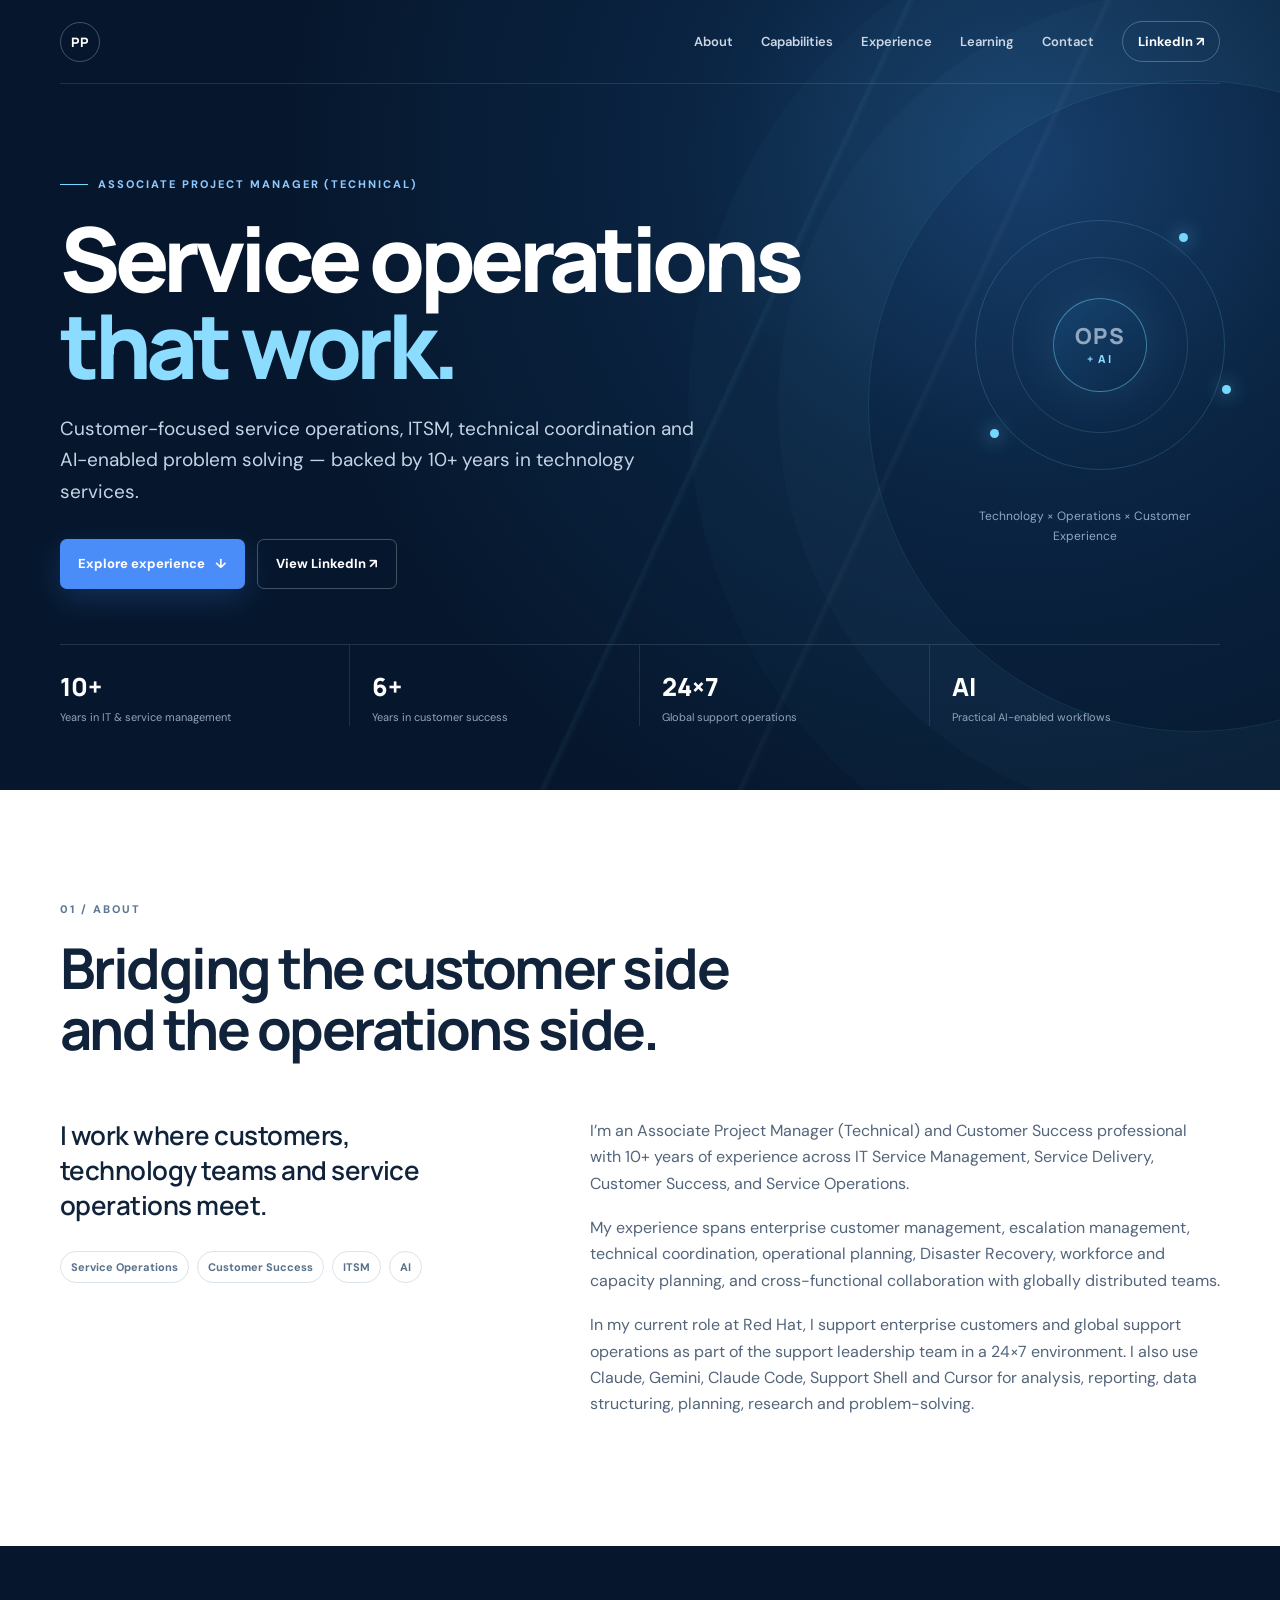
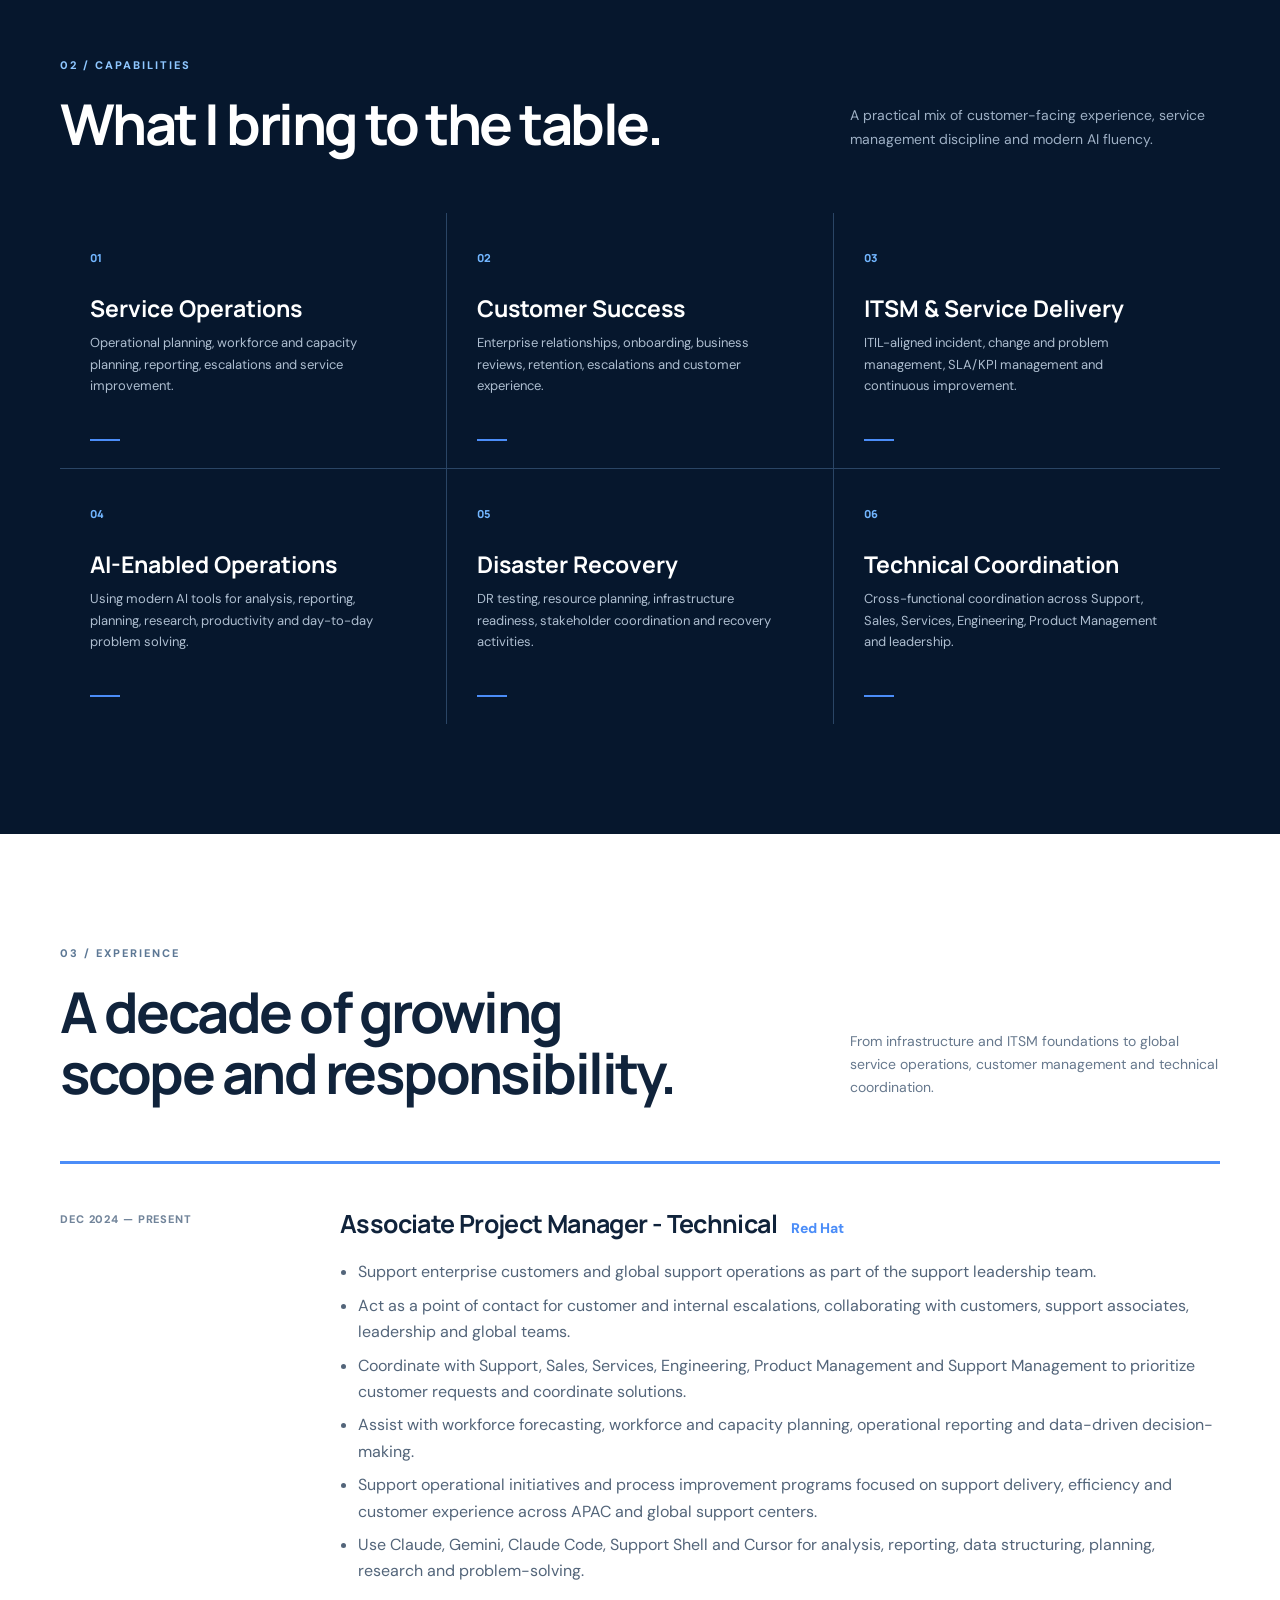
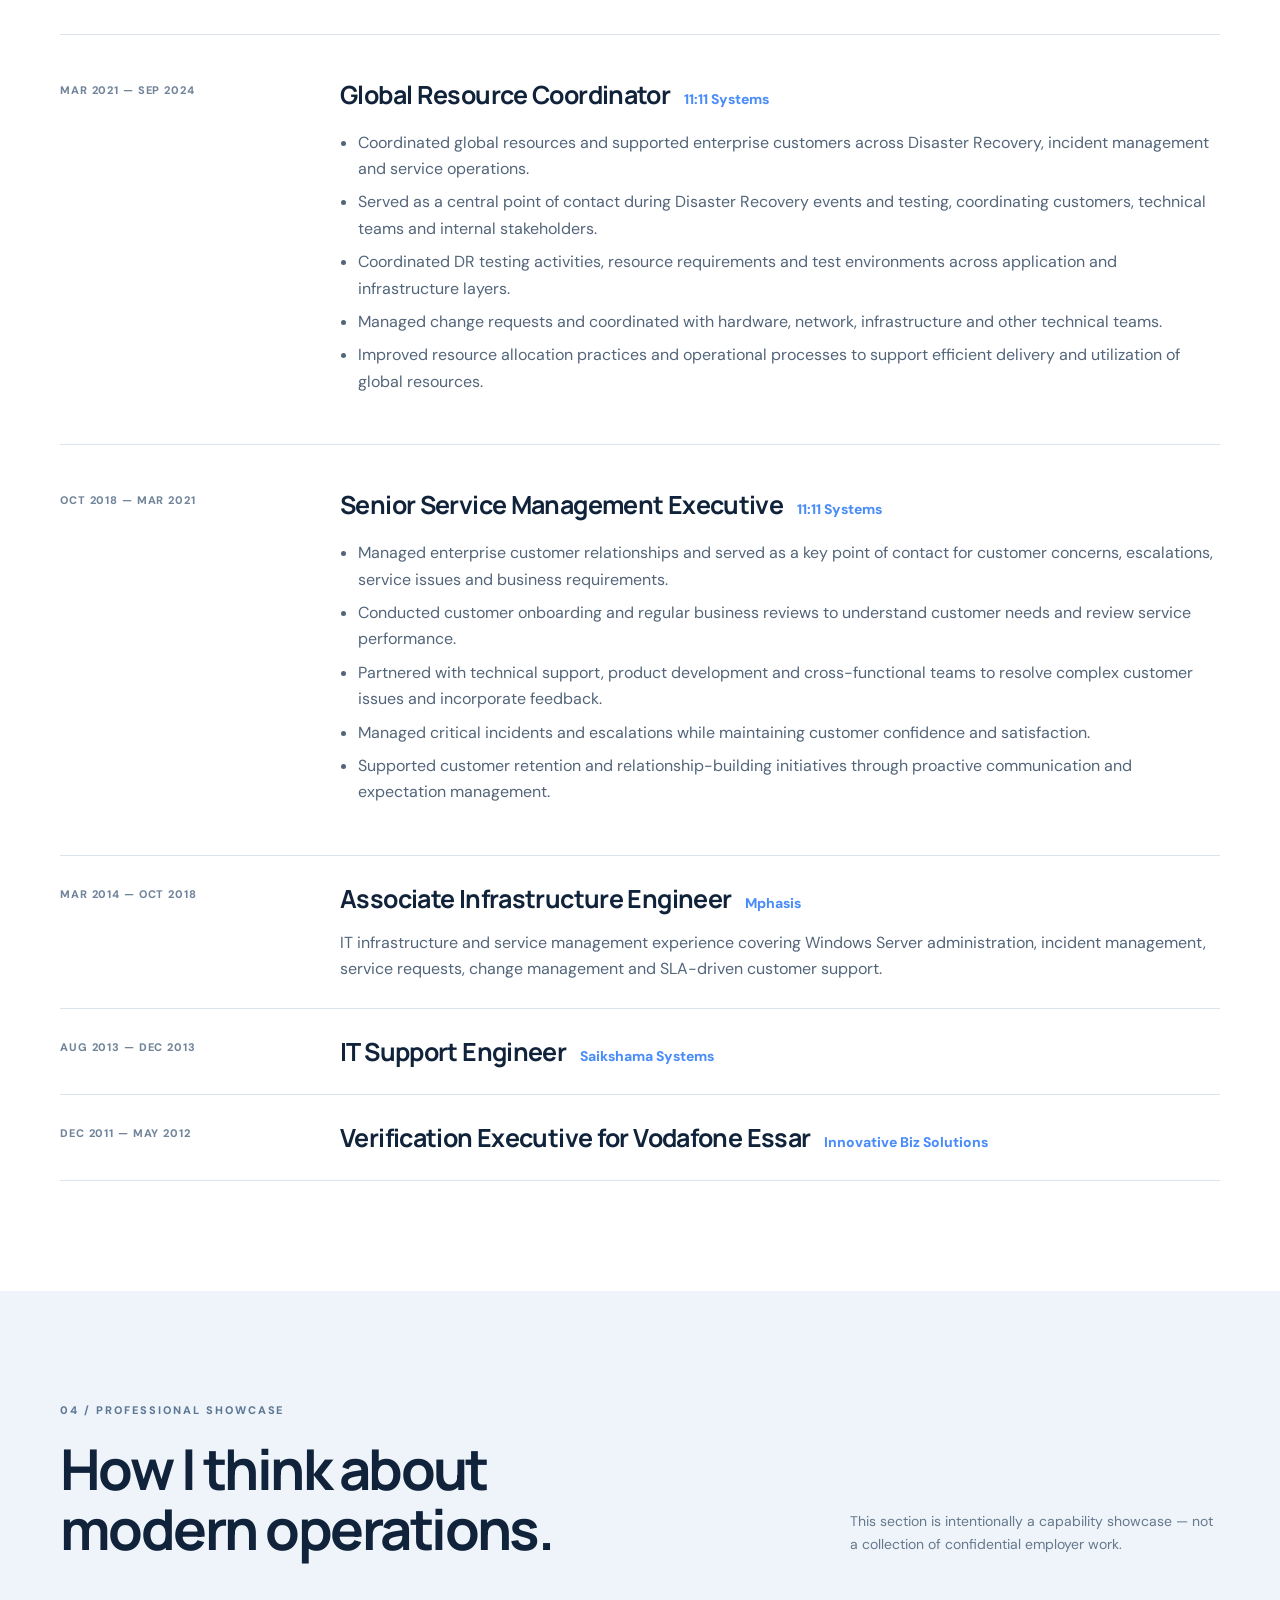
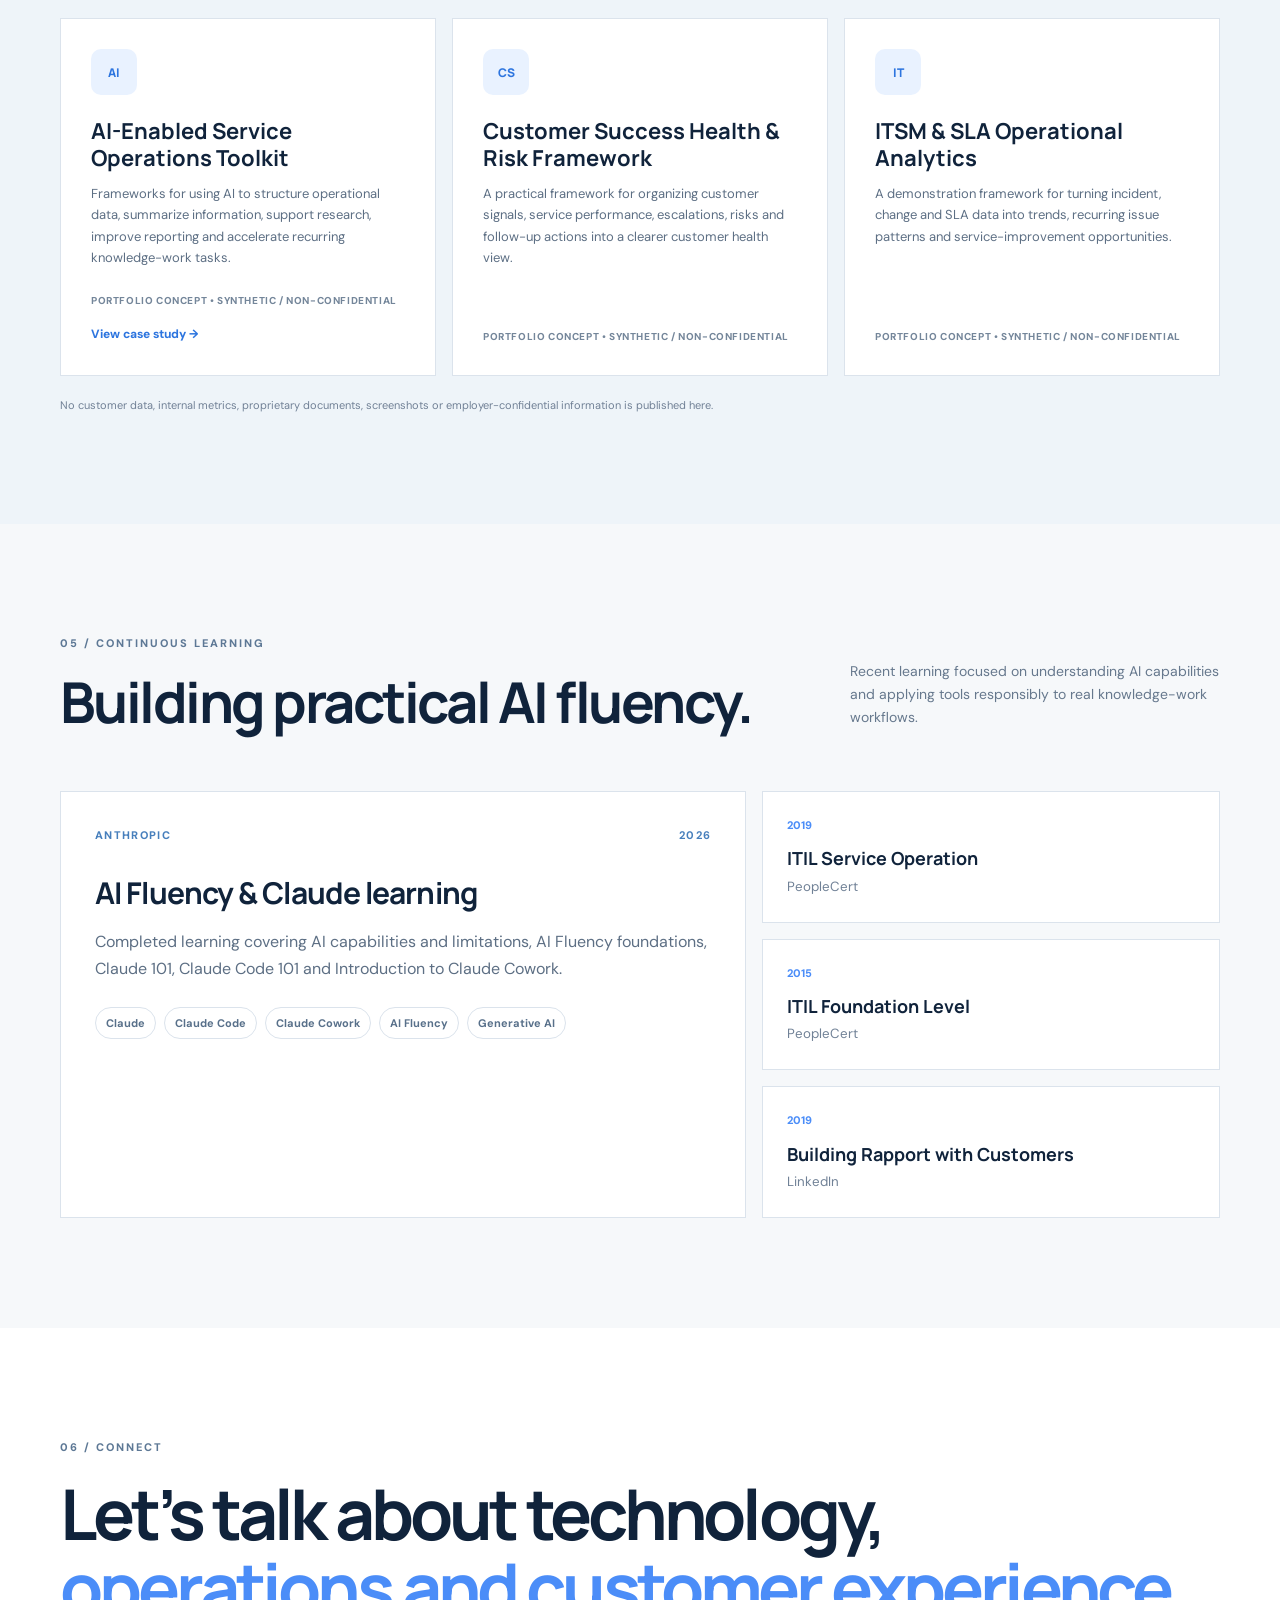
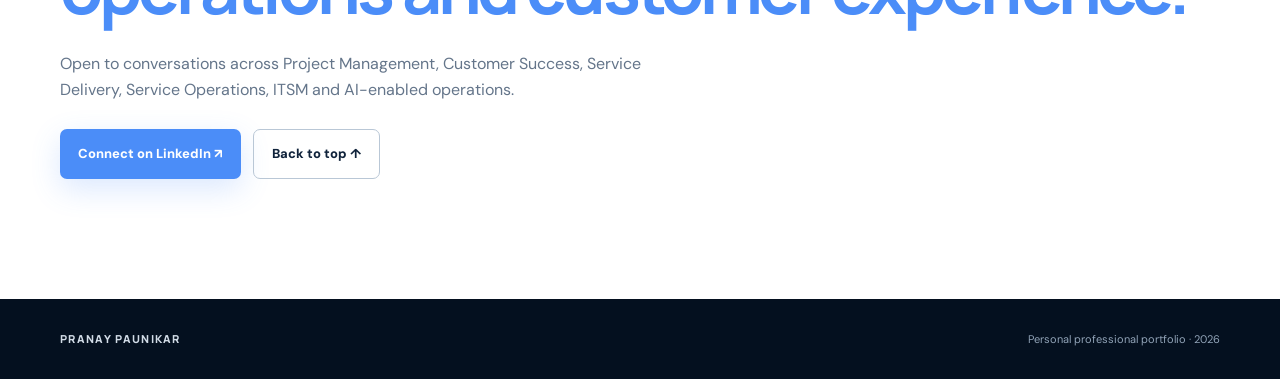
==== commit cf9b7375: "Add files via upload" ====
--- a/index.html
+++ b/index.html
@@ -171,7 +171,7 @@
       <p class="section-note dark-note">This section is intentionally a capability showcase — not a collection of confidential employer work.</p>
     </div>
     <div class="showcase-grid">
-      <article><div class="show-icon">AI</div><h3>AI-Enabled Service Operations Toolkit</h3><p>Frameworks for using AI to structure operational data, summarize information, support research, improve reporting and accelerate recurring knowledge-work tasks.</p><span class="status">Portfolio concept • Synthetic / non-confidential</span></article>
+      <article><div class="show-icon">AI</div><h3>AI-Enabled Service Operations Toolkit</h3><p>Frameworks for using AI to structure operational data, summarize information, support research, improve reporting and accelerate recurring knowledge-work tasks.</p><span class="status">Portfolio concept • Synthetic / non-confidential</span><a class="card-link" href="project-ai-operations.html">View case study →</a></article>
       <article><div class="show-icon">CS</div><h3>Customer Success Health & Risk Framework</h3><p>A practical framework for organizing customer signals, service performance, escalations, risks and follow-up actions into a clearer customer health view.</p><span class="status">Portfolio concept • Synthetic / non-confidential</span></article>
       <article><div class="show-icon">IT</div><h3>ITSM & SLA Operational Analytics</h3><p>A demonstration framework for turning incident, change and SLA data into trends, recurring issue patterns and service-improvement opportunities.</p><span class="status">Portfolio concept • Synthetic / non-confidential</span></article>
     </div>
--- a/style.css
+++ b/style.css
@@ -118,13 +118,18 @@
 }
 @media(max-width:520px){
   .wrap{width:calc(100% - 30px)}
-  .nav{height:72px}
+  .hero{min-height:760px}
+  .nav{height:68px}
   .nav-cta{padding:8px 12px}
-  .hero h1{font-size:51px}
-  .hero-lead{font-size:17px}
-  .hero-actions,.contact-actions{flex-direction:column;align-items:flex-start}
-  .hero-bottom>div{padding:20px 12px 0}
-  .hero-bottom strong{font-size:22px}
+  .hero-inner{min-height:auto;padding:54px 0 34px}
+  .eyebrow{font-size:10px;letter-spacing:.14em}
+  .hero h1{font-size:45px;line-height:.99;margin:15px 0 19px;letter-spacing:-.055em}
+  .hero-lead{font-size:15.5px;line-height:1.55}
+  .hero-actions{margin-top:23px;gap:9px}
+  .hero-actions .btn{padding:12px 16px}
+  .hero-bottom>div{padding:18px 12px 0}
+  .hero-bottom strong{font-size:21px}
+  .hero-bottom span{font-size:10px}
   .section{padding:78px 0}
   .section-head{margin-bottom:40px}
   .section-head h2{font-size:37px}
@@ -134,3 +139,34 @@
   .learning-main h3{font-size:26px}
   .footer-inner{flex-direction:column;justify-content:center;gap:5px}
 }
+
+.card-link{display:inline-block;margin-top:16px;color:#2d75df;text-decoration:none;font-size:12px;font-weight:800}
+.card-link:hover{text-decoration:underline}
+.project-hero{background:var(--navy);color:#fff;padding:85px 0 75px}
+.project-hero .kicker{color:#8fc7ff}
+.project-hero h1{font:800 clamp(42px,6vw,76px)/1.03 Manrope;letter-spacing:-.055em;max-width:900px;margin:0}
+.project-hero h1 em{font-style:normal;color:#8bdcff}
+.project-lead{font-size:18px;color:#b9c9db;max-width:760px;margin:25px 0 0}
+.project-meta{display:flex;flex-wrap:wrap;gap:8px;margin-top:28px}
+.project-meta span{border:1px solid rgba(255,255,255,.18);border-radius:999px;padding:7px 11px;font-size:11px;color:#cbd7e5}
+.case-grid{display:grid;grid-template-columns:1fr 1fr;gap:18px}
+.case-card{background:#fff;border:1px solid var(--line);padding:30px}
+.case-card h3{font:700 23px/1.2 Manrope;margin:0 0 12px}
+.case-card p{color:#5d6f84;margin:0}
+.case-card ul{color:#5d6f84;padding-left:19px;margin-bottom:0}
+.dashboard{background:#091d35;color:#fff;border-radius:12px;padding:24px;margin-top:45px;box-shadow:0 18px 50px rgba(5,20,38,.16)}
+.dashboard-top{display:flex;justify-content:space-between;gap:15px;align-items:center;margin-bottom:20px}
+.dashboard-title{font:700 17px Manrope}.dashboard-note{font-size:10px;color:#8ea3b9}
+.kpi-grid{display:grid;grid-template-columns:repeat(4,1fr);gap:10px}
+.kpi{background:#102a49;border:1px solid rgba(255,255,255,.08);padding:17px;border-radius:8px}
+.kpi small{display:block;color:#9db0c5;font-size:9px;text-transform:uppercase;letter-spacing:.08em}
+.kpi strong{display:block;font:800 27px Manrope;margin-top:6px}
+.dashboard-table{width:100%;border-collapse:collapse;margin-top:15px;font-size:11px}
+.dashboard-table th{text-align:left;color:#8ea3b9;font-weight:700;padding:10px;border-bottom:1px solid rgba(255,255,255,.1)}
+.dashboard-table td{padding:10px;border-bottom:1px solid rgba(255,255,255,.07);color:#d0dbe7}
+.badge{display:inline-block;padding:3px 7px;border-radius:99px;font-size:9px;font-weight:800;background:#18385b}
+.workflow{display:grid;grid-template-columns:repeat(5,1fr);gap:8px;margin-top:25px}
+.workflow div{background:#f1f6fb;border:1px solid var(--line);padding:17px 12px;position:relative}
+.workflow b{display:block;font:800 11px Manrope;color:#2d75df}.workflow span{display:block;font-size:11px;font-weight:700;margin-top:7px;line-height:1.3}
+.project-footer{background:#eef4f9}
+@media(max-width:700px){.case-grid{grid-template-columns:1fr}.kpi-grid{grid-template-columns:repeat(2,1fr)}.workflow{grid-template-columns:1fr}.dashboard-table{font-size:10px}.dashboard-table th:nth-child(4),.dashboard-table td:nth-child(4){display:none}}
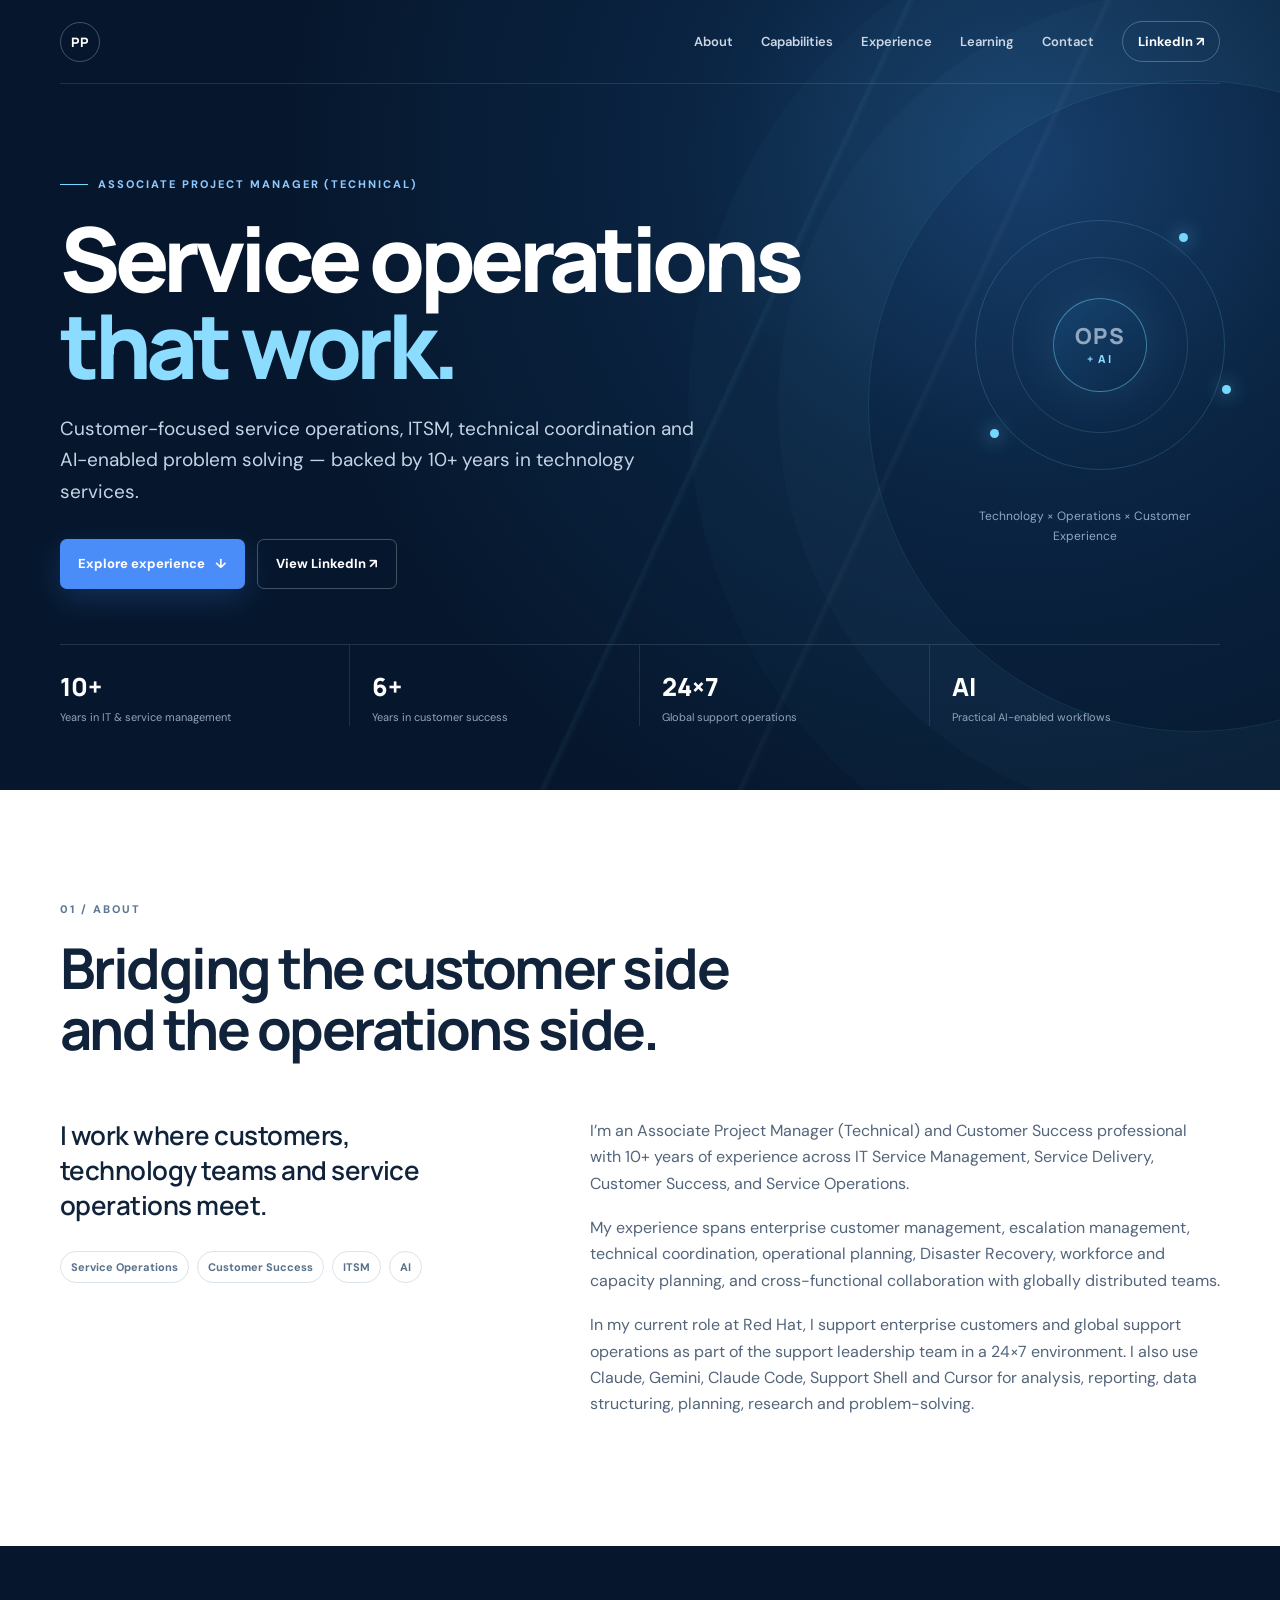
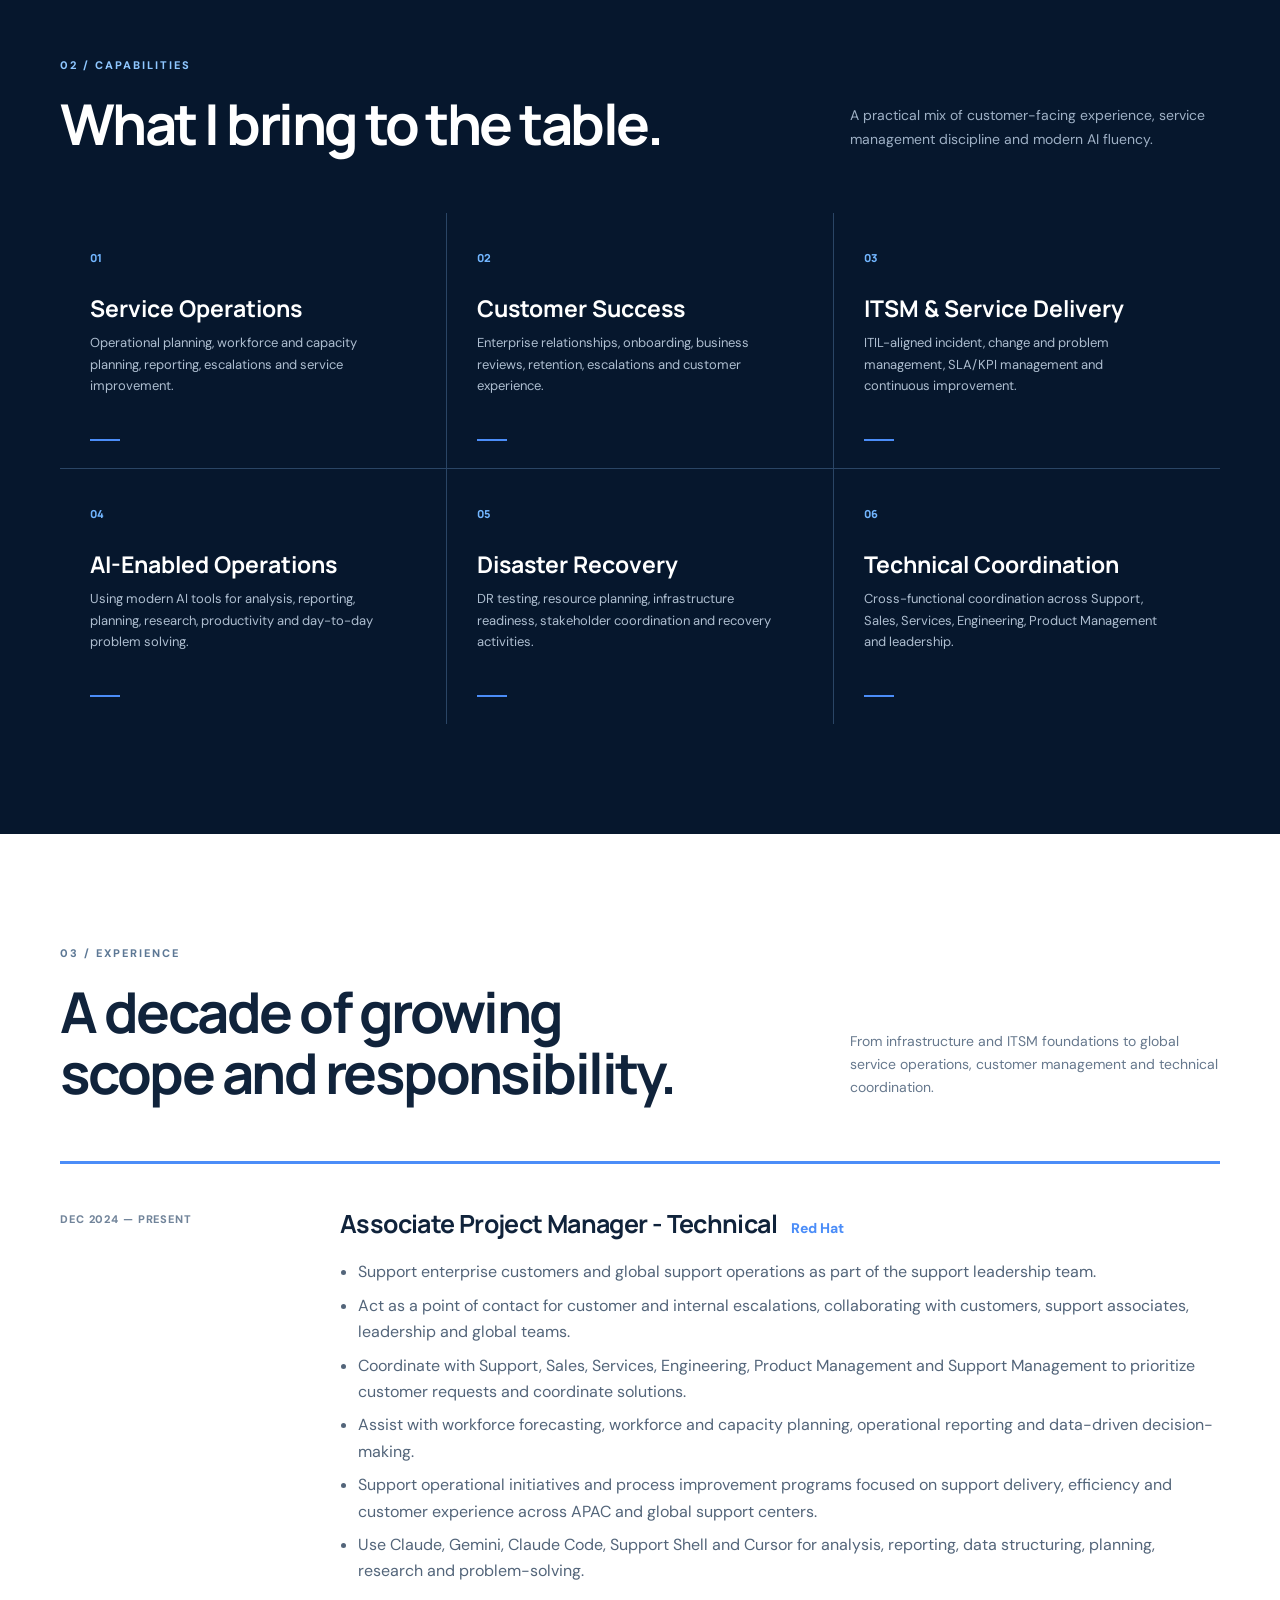
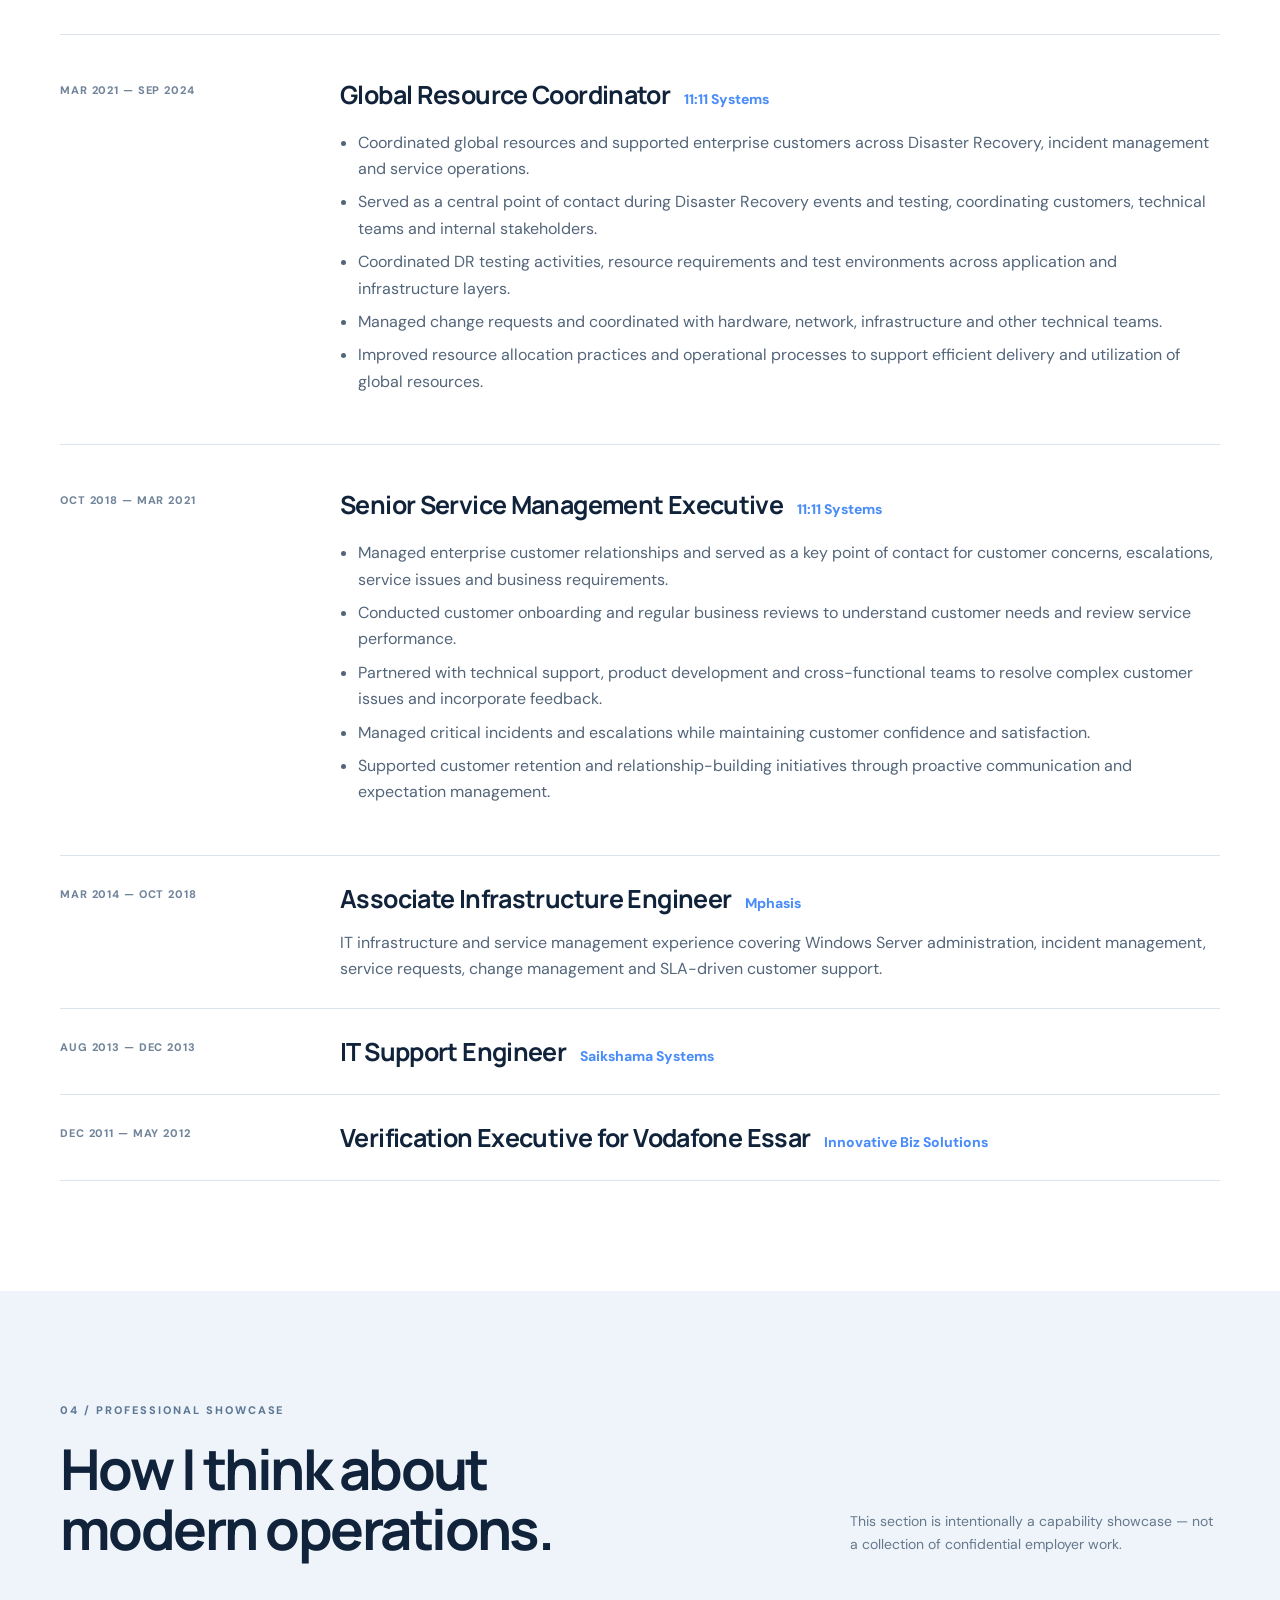
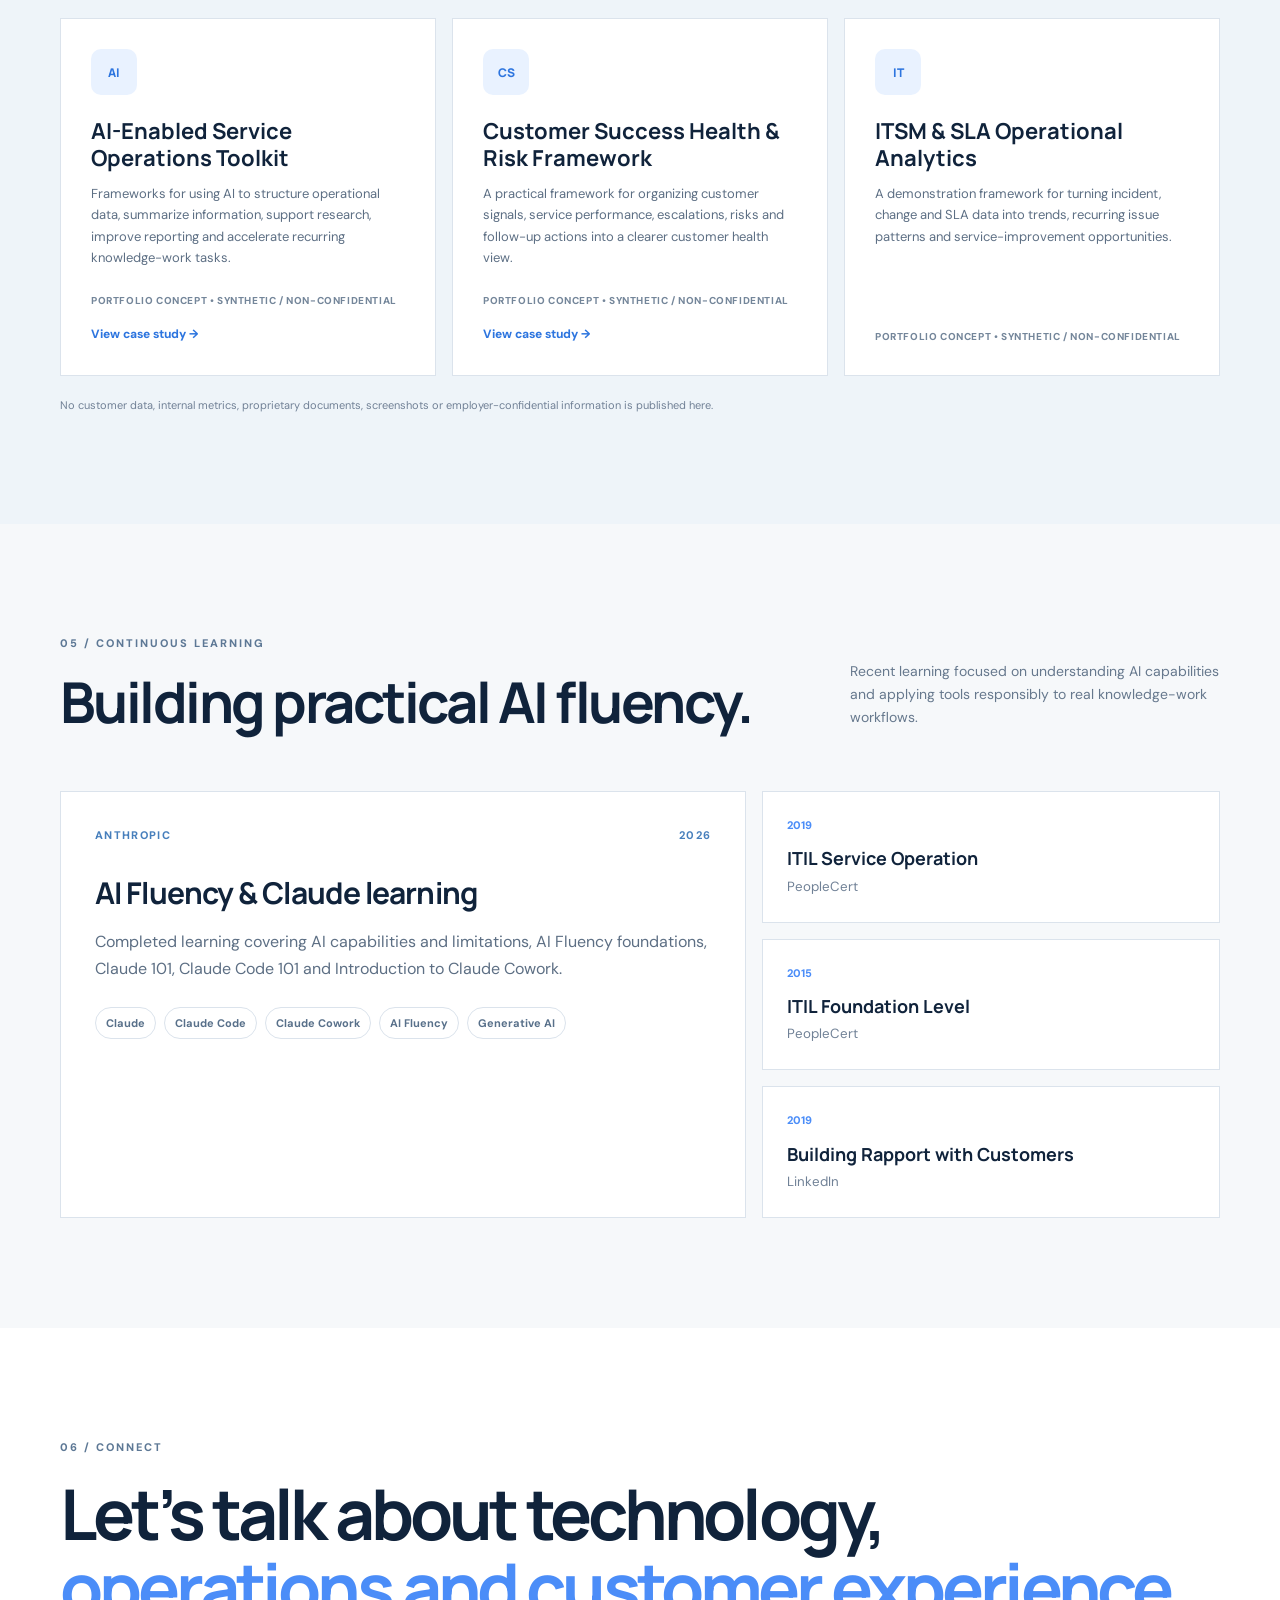
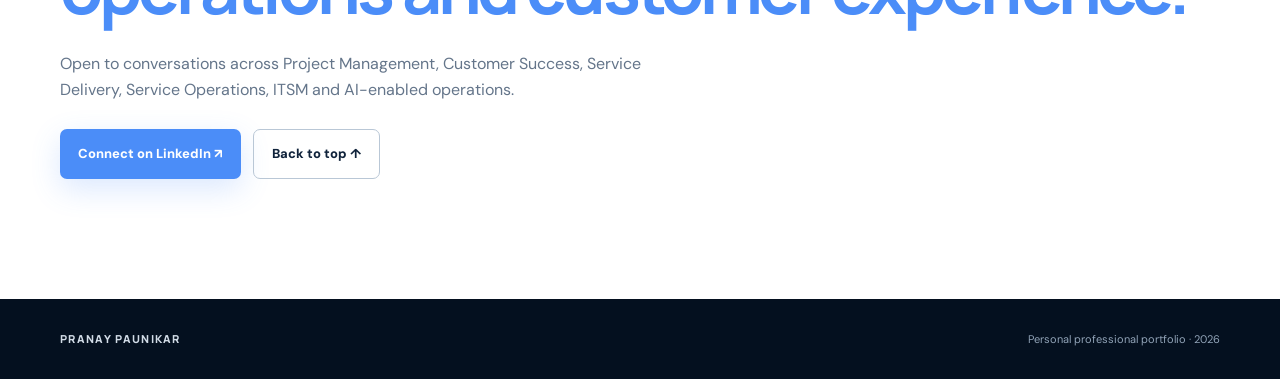
==== commit 96583033: "Add files via upload" ====
--- a/index.html
+++ b/index.html
@@ -172,7 +172,7 @@
     </div>
     <div class="showcase-grid">
       <article><div class="show-icon">AI</div><h3>AI-Enabled Service Operations Toolkit</h3><p>Frameworks for using AI to structure operational data, summarize information, support research, improve reporting and accelerate recurring knowledge-work tasks.</p><span class="status">Portfolio concept • Synthetic / non-confidential</span><a class="card-link" href="project-ai-operations.html">View case study →</a></article>
-      <article><div class="show-icon">CS</div><h3>Customer Success Health & Risk Framework</h3><p>A practical framework for organizing customer signals, service performance, escalations, risks and follow-up actions into a clearer customer health view.</p><span class="status">Portfolio concept • Synthetic / non-confidential</span></article>
+      <article><div class="show-icon">CS</div><h3>Customer Success Health & Risk Framework</h3><p>A practical framework for organizing customer signals, service performance, escalations, risks and follow-up actions into a clearer customer health view.</p><span class="status">Portfolio concept • Synthetic / non-confidential</span><a class="card-link" href="project-customer-success.html">View case study →</a></article>
       <article><div class="show-icon">IT</div><h3>ITSM & SLA Operational Analytics</h3><p>A demonstration framework for turning incident, change and SLA data into trends, recurring issue patterns and service-improvement opportunities.</p><span class="status">Portfolio concept • Synthetic / non-confidential</span></article>
     </div>
     <p class="privacy-note">No customer data, internal metrics, proprietary documents, screenshots or employer-confidential information is published here.</p>
